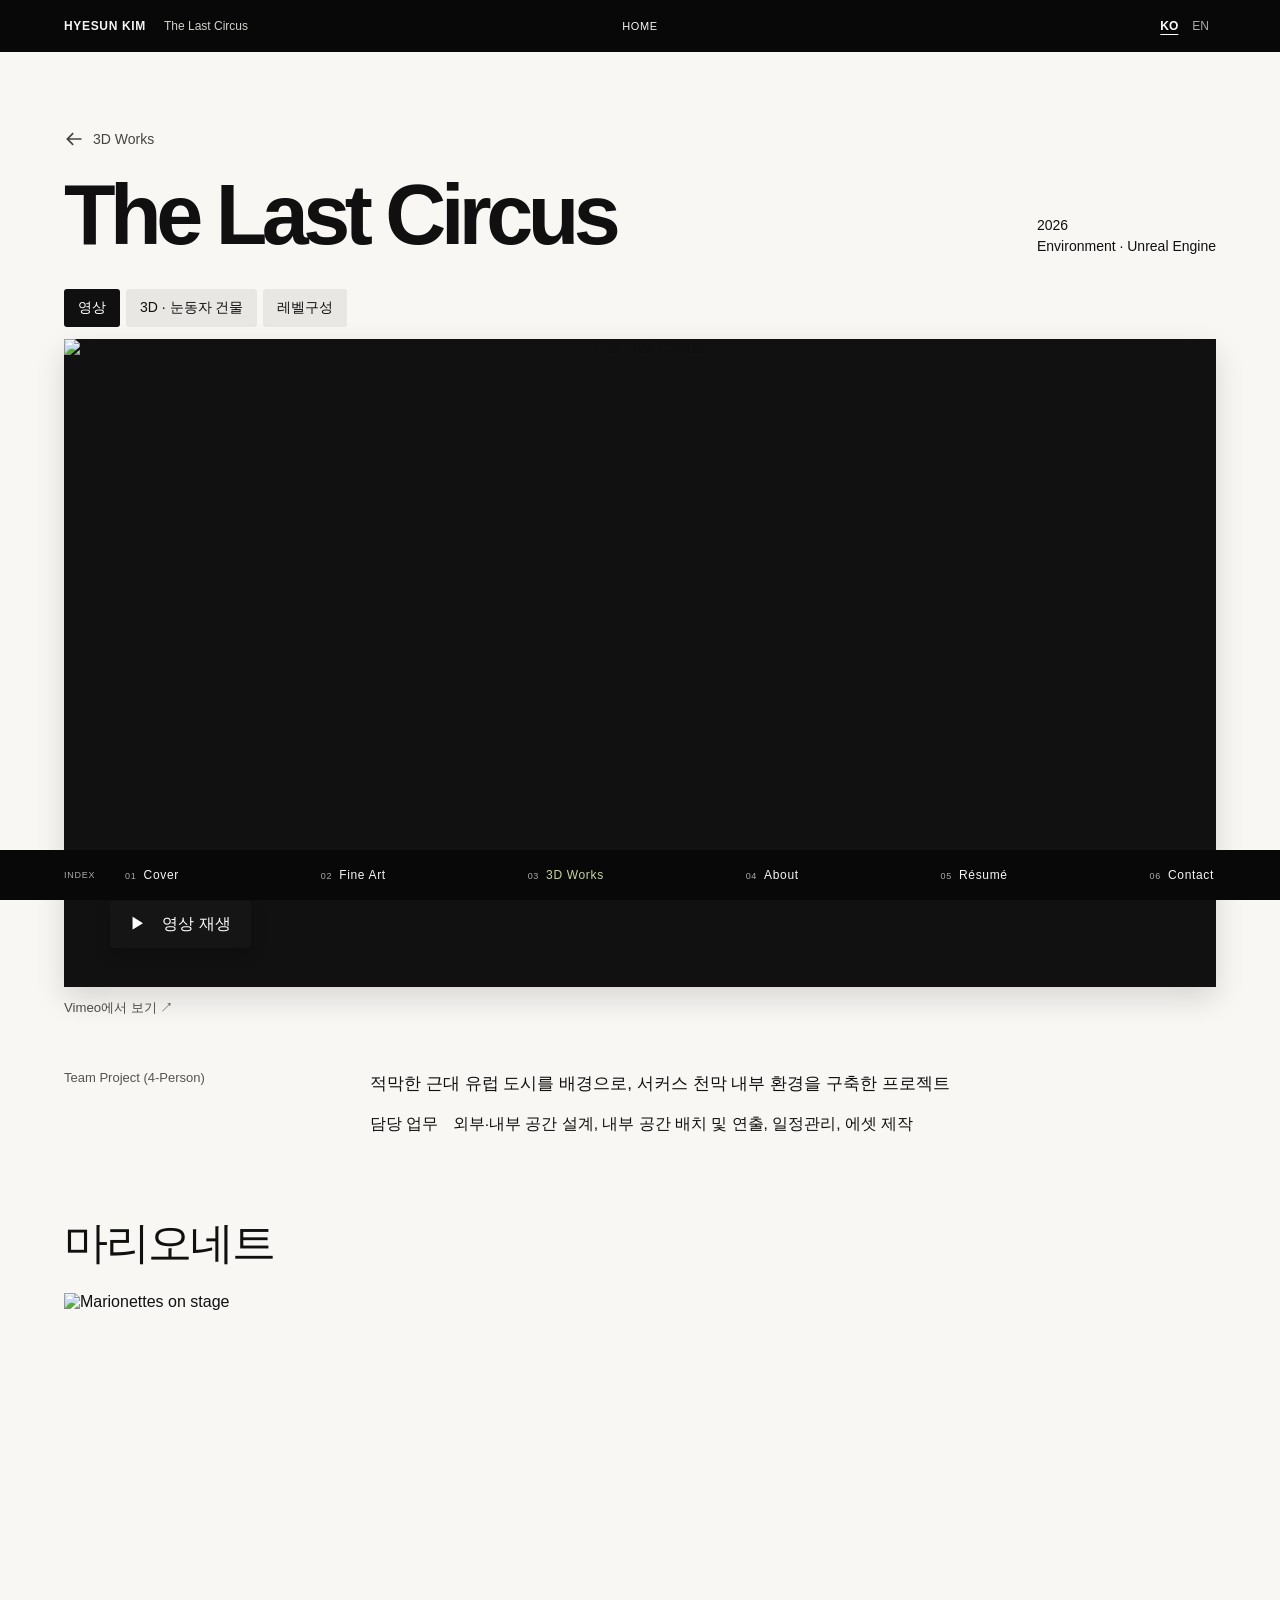
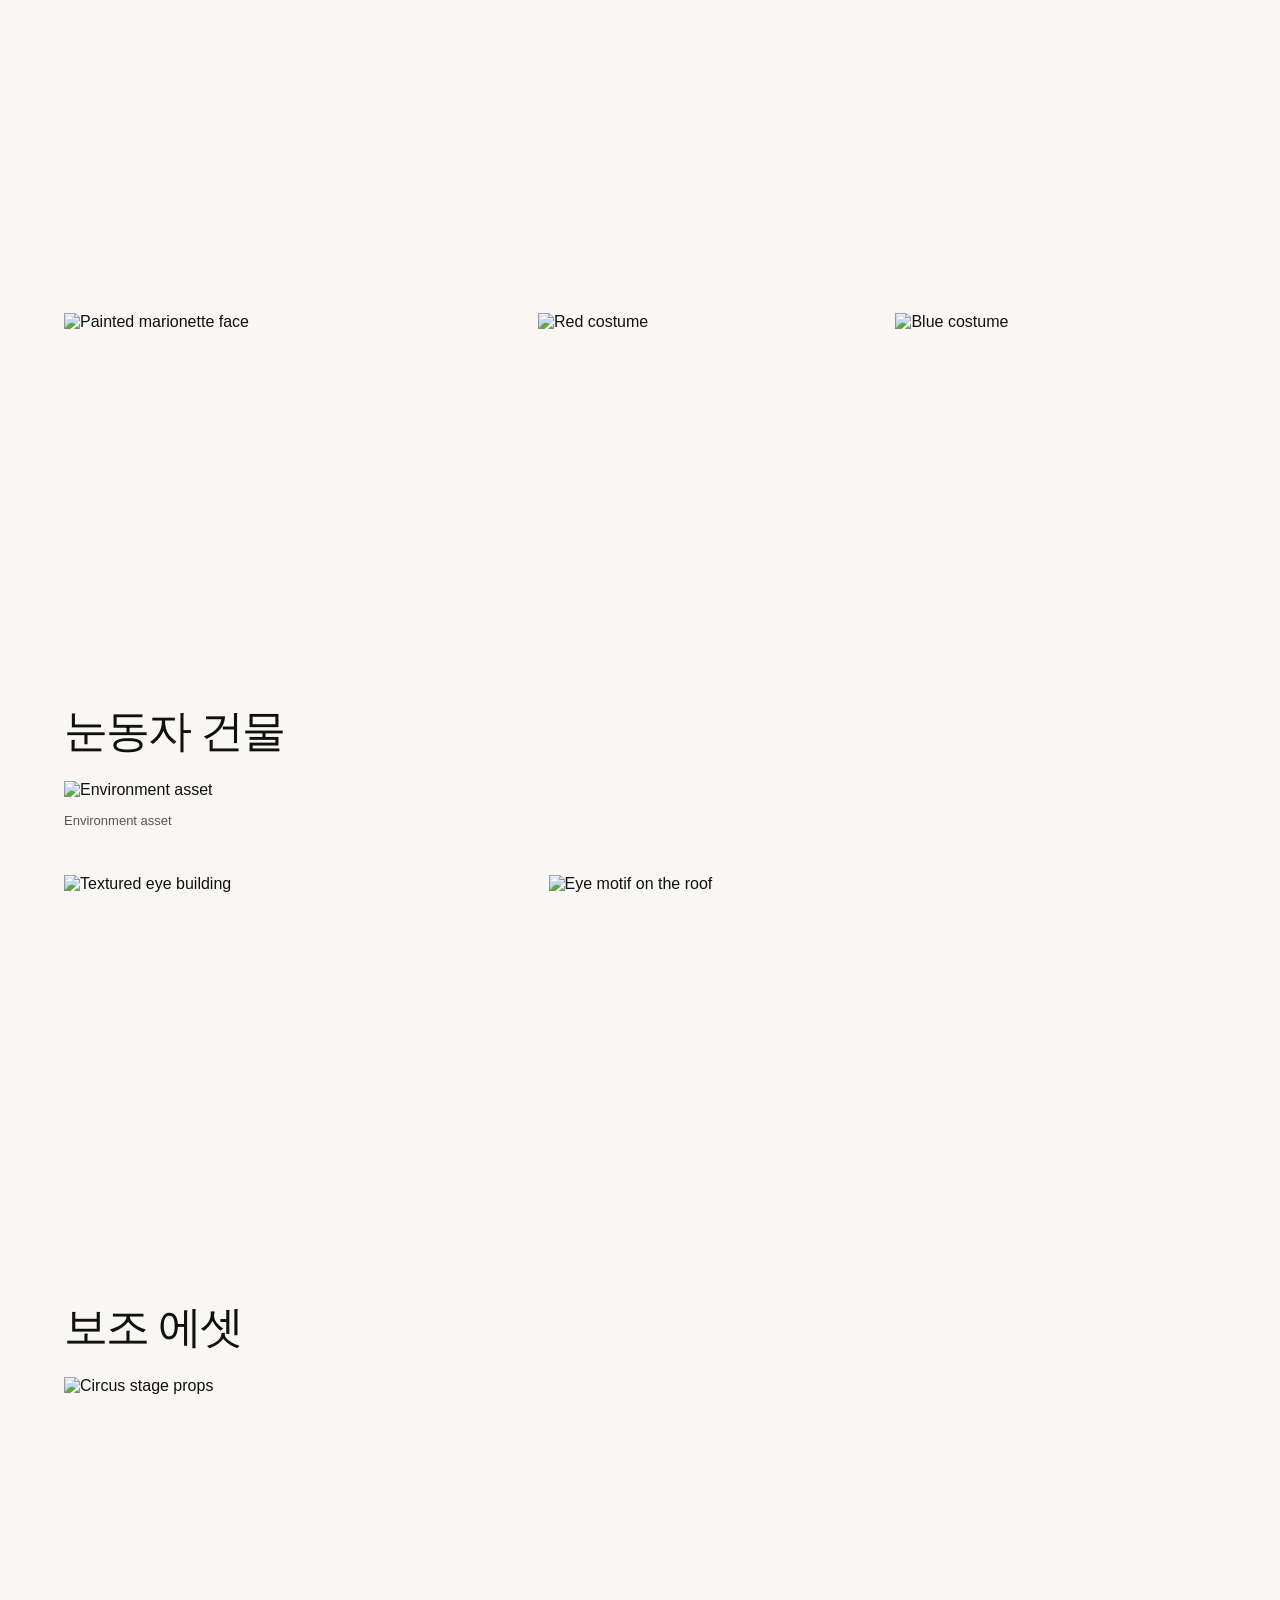
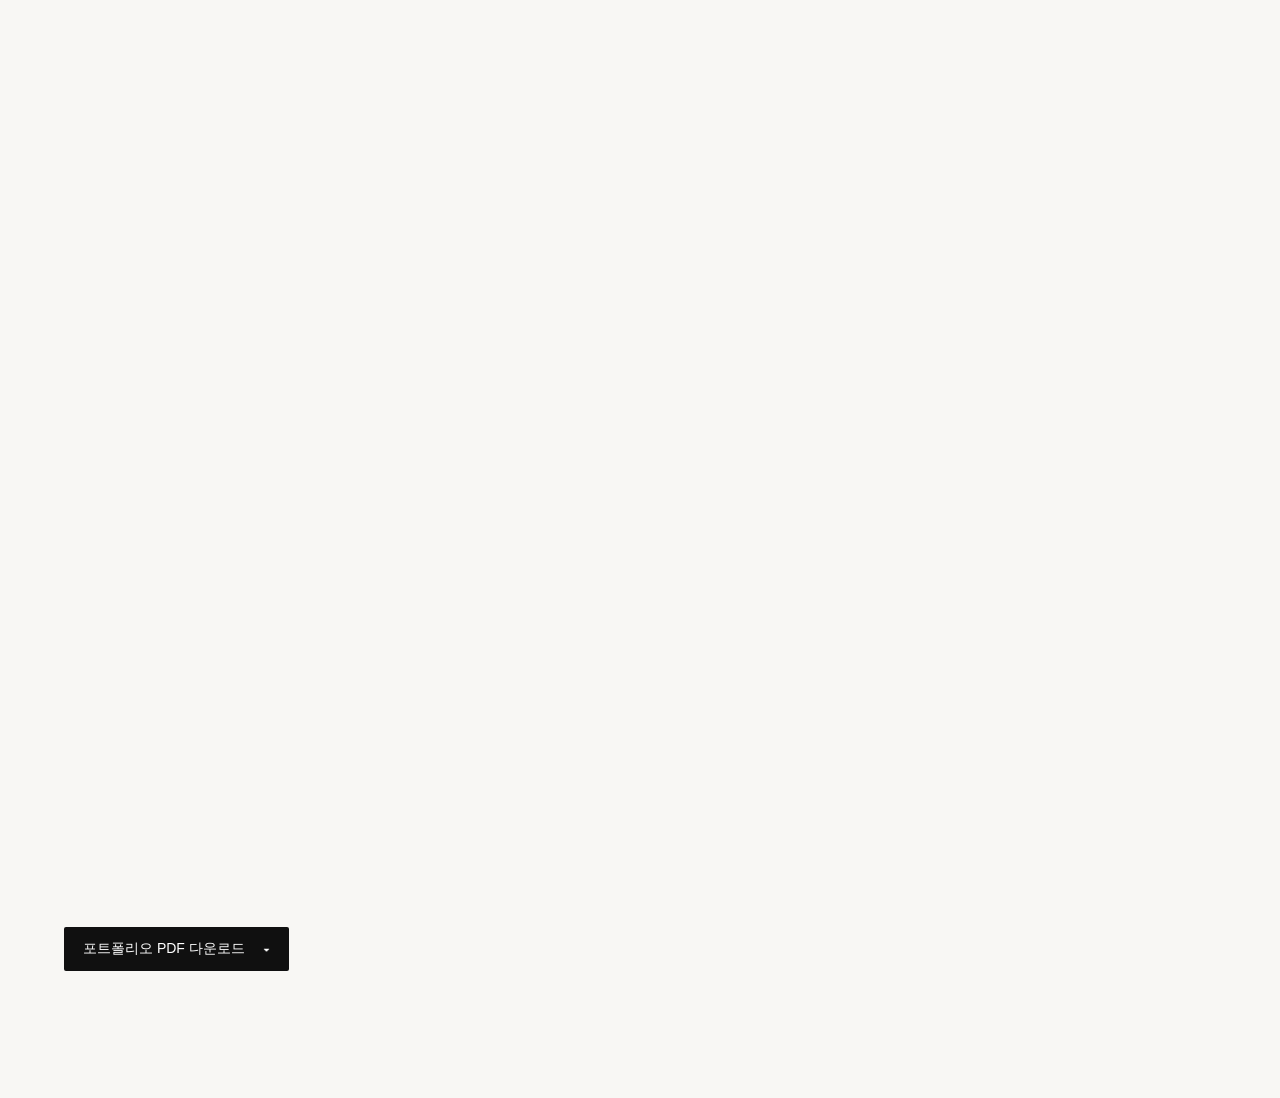
==== circus.html @ 367145c0 "Add files via upload" ====
<!doctype html>
<html lang="ko" data-lang="ko"><head><meta charset="utf-8"><meta name="viewport" content="width=device-width,initial-scale=1"><meta name="theme-color" content="#101010"><title>The Last Circus · Hyesun Kim</title><link rel="stylesheet" href="style.css"><script src="site.js" defer></script><link rel="stylesheet" href="studies.css"><script defer src="assets/scene-circus.js"></script><script defer src="assets/studio-light.js"></script><script defer src="viewer.js"></script><script defer src="media.js"></script></head>
<body class="page-three"><svg aria-hidden="true" width="0" height="0" style="position:absolute" xmlns="http://www.w3.org/2000/svg">
  <symbol id="gallery" viewBox="0 0 24 24">
    <path fill="currentColor" d="M3 4h8v8H3zm10 0h8v5h-8zm0 7h8v9h-8zM3 14h8v6H3z"/>
  </symbol>
  <symbol id="turntable" viewBox="0 0 24 24">
    <path fill="currentColor" fill-rule="evenodd" d="M10 3a8 8 0 1 0 0 16 8 8 0 0 0 0-16Zm0 2a6 6 0 1 0 0 12 6 6 0 0 0 0-12Z"/>
    <path fill="currentColor" d="M10 8.75a2.25 2.25 0 1 1 0 4.5 2.25 2.25 0 0 1 0-4.5Zm9-5.25h2v13.91l-4.29 4.3-1.42-1.42L19 16.59Z"/>
  </symbol>
  <symbol id="previous" viewBox="0 0 24 24">
    <path fill="currentColor" d="m11.71 5.71-1.42-1.42L2.59 12l7.7 7.71 1.42-1.42L6.41 13H21v-2H6.41Z"/>
  </symbol>
  <symbol id="next" viewBox="0 0 24 24">
    <path fill="currentColor" d="m12.29 5.71 1.42-1.42 7.7 7.71-7.7 7.71-1.42-1.42 5.3-5.29H3v-2h14.59Z"/>
  </symbol>
</svg>
<a class="skip" href="#main"><span class="ko" lang="ko">본문으로 이동</span><span class="en" lang="en">Skip to content</span></a>
<header class="film top"><div class="identifier"><b>HYESUN KIM</b><span>The Last Circus</span></div><a class="home" href="index.html" aria-label="Home">HOME</a><div class="language" role="group" aria-label="Language"><button data-set-lang="ko" aria-pressed="true">KO</button><button data-set-lang="en" aria-pressed="false">EN</button></div></header>
<main id="main"><section class="project"><a class="back" href="three.html"><svg class="icon" aria-hidden="true" viewBox="0 0 24 24"><use href="#previous"></use></svg> 3D Works</a><div class="project-head"><h1>The Last Circus</h1><p>2026<br>Environment · Unreal Engine</p></div><section class="project-media" data-project="circus"><div class="media-modes" role="group" aria-label="Media"><button type="button" data-mode="film" aria-controls="film-panel" aria-pressed="true"><span class="ko" lang="ko">영상</span><span class="en" lang="en">Film</span></button><button type="button" data-mode="model" aria-controls="model-panel" aria-pressed="false">3D · <span class="ko" lang="ko">눈동자 건물</span><span class="en" lang="en">Eye building</span></button><button type="button" data-mode="level" aria-controls="level-panel" aria-pressed="false"><span class="ko" lang="ko">레벨구성</span><span class="en" lang="en">Level design</span></button></div><div id="film-panel"><div class="film-slot" data-video="1233261302" data-title="The Last Circus"><button type="button" class="film-poster"><img src="assets/circus.webp" alt="The Last Circus"><span>▶　<span class="ko" lang="ko">영상 재생</span><span class="en" lang="en">Play film</span></span></button></div><a class="video-source" href="https://vimeo.com/1233261302" target="_blank" rel="noopener"><span class="ko" lang="ko">Vimeo에서 보기</span><span class="en" lang="en">View on Vimeo</span> ↗</a></div><div id="model-panel" hidden><div id="viewer-host"></div><p class="model-credit"><span class="ko" lang="ko">눈동자 건물</span><span class="en" lang="en">Eye building</span>　·　<span class="ko" lang="ko">외벽과 창, 눈 모티프의 형태 연구</span><span class="en" lang="en">Clay study of the facade, windows and eye motif</span></p></div><section id="level-panel" hidden><div class="level-choices" role="group" aria-label="Level design views"><button type="button" data-level-view aria-controls="level-route" aria-pressed="true"><span class="ko" lang="ko">전체 동선 설계</span><span class="en" lang="en">Overall route</span></button><button type="button" data-level-view aria-controls="level-interior" aria-pressed="false"><span class="ko" lang="ko">서커스 내부</span><span class="en" lang="en">Circus interior</span></button></div><section id="level-route" aria-labelledby="route-title"><h3 id="route-title"><span class="ko" lang="ko">전체 동선 설계</span><span class="en" lang="en">Overall route design</span></h3><div class="route-controls"><button type="button" data-route-step="-1" aria-controls="route-slides"><span class="ko" lang="ko">← 이전</span><span class="en" lang="en">← Previous</span></button><output aria-live="polite">1 / 8</output><button type="button" data-route-step="1" aria-controls="route-slides"><span class="ko" lang="ko">다음 →</span><span class="en" lang="en">Next →</span></button></div><div id="route-slides"><article class="route-stop"><img loading="lazy" width="1396" height="639" src="assets/circus-level-square.webp" alt="Small square environment"><h4><span class="ko" lang="ko">작은 광장</span><span class="en" lang="en">Small square</span></h4><dl><dt><span class="ko" lang="ko">장소 목적</span><span class="en" lang="en">Purpose</span></dt><dd><span class="ko" lang="ko">일상적인 공간에서 시작해 긴장을 풀어 준다.</span><span class="en" lang="en">The route opens in a familiar square where the viewer can relax.</span></dd><dt><span class="ko" lang="ko">동선 유도</span><span class="en" lang="en">Wayfinding</span></dt><dd><span class="ko" lang="ko">사방이 막힌 광장에서 하늘은 보이게 하고, 유일한 출구에 조명을 두어 발길을 이끈다.</span><span class="en" lang="en">The sky is visible above the enclosed square. A light marks the only way out.</span></dd><dt><span class="ko" lang="ko">연출 목적</span><span class="en" lang="en">Staging</span></dt><dd><span class="ko" lang="ko">다음 공간과 대비되도록 어둡고 좁게 설계했다.</span><span class="en" lang="en">The square is dark and narrow in preparation for the open space ahead.</span></dd></dl></article><article class="route-stop" hidden><img loading="lazy" width="1411" height="637" src="assets/circus-level-bridge.webp" alt="Bridge environment"><h4><span class="ko" lang="ko">다리</span><span class="en" lang="en">Bridge</span></h4><dl><dt><span class="ko" lang="ko">장소 목적</span><span class="en" lang="en">Purpose</span></dt><dd><span class="ko" lang="ko">탁 트인 하늘과 넓은 공간이 탐험하고 싶은 마음을 일으킨다.</span><span class="en" lang="en">Open sky and a broad view invite exploration.</span></dd><dt><span class="ko" lang="ko">동선 유도</span><span class="en" lang="en">Wayfinding</span></dt><dd><span class="ko" lang="ko">다리가 다음 공간으로 넘어가는 지점과 이동 경로를 보여 준다.</span><span class="en" lang="en">The bridge shows where the setting changes and how to cross into it.</span></dd><dt><span class="ko" lang="ko">연출 목적</span><span class="en" lang="en">Staging</span></dt><dd><span class="ko" lang="ko">어둡고 막혀 있던 광장을 지나며 시야가 한 번에 열린다.</span><span class="en" lang="en">Leaving the enclosed square reveals the open view all at once.</span></dd></dl></article><article class="route-stop" hidden><img loading="lazy" width="1398" height="648" src="assets/circus-level-alley.webp" alt="Alley environment"><h4><span class="ko" lang="ko">골목</span><span class="en" lang="en">Alley</span></h4><dl><dt><span class="ko" lang="ko">장소 목적</span><span class="en" lang="en">Purpose</span></dt><dd><span class="ko" lang="ko">높은 곳에 무엇이 있을지 기대하며 올라가게 한다.</span><span class="en" lang="en">The higher ground gives the viewer somewhere to aim for.</span></dd><dt><span class="ko" lang="ko">동선 유도</span><span class="en" lang="en">Wayfinding</span></dt><dd><span class="ko" lang="ko">오르막 양옆을 건물로 둘러싸 복도처럼 길을 잡았다.</span><span class="en" lang="en">Buildings on either side of the slope form a corridor leading uphill.</span></dd><dt><span class="ko" lang="ko">연출 목적</span><span class="en" lang="en">Staging</span></dt><dd><span class="ko" lang="ko">건물로 시야를 가려 답답함과 긴장감을 만든다.</span><span class="en" lang="en">The buildings block the view, making the climb feel confined and tense.</span></dd></dl></article><article class="route-stop" hidden><img loading="lazy" width="1417" height="621" src="assets/circus-level-market.webp" alt="Church and market environment"><h4><span class="ko" lang="ko">교회 및 시장</span><span class="en" lang="en">Church and market</span></h4><dl><dt><span class="ko" lang="ko">장소 목적</span><span class="en" lang="en">Purpose</span></dt><dd><span class="ko" lang="ko">왕래가 많아야 할 장소의 적막함으로 위화감을 준다.</span><span class="en" lang="en">The silence feels out of place in what should be a busy market.</span></dd><dt><span class="ko" lang="ko">동선 유도</span><span class="en" lang="en">Wayfinding</span></dt><dd><span class="ko" lang="ko">크고 중간 크기의 오브젝트를 배치해 정해진 경로로 이끈다.</span><span class="en" lang="en">Large and medium-sized objects guide the viewer along the route.</span></dd><dt><span class="ko" lang="ko">연출 목적</span><span class="en" lang="en">Staging</span></dt><dd><span class="ko" lang="ko">경사로가 끝나는 곳에 큰 교회를 세워 분기점을 알리고, 시장에는 낮은 건물을 놓아 골목과 대비시켰다.</span><span class="en" lang="en">A large church marks a junction at the top of the slope. Low market buildings contrast with the alley.</span></dd></dl></article><article class="route-stop" hidden><img loading="lazy" width="1413" height="641" src="assets/circus-level-path.webp" alt="Side passage environment"><h4><span class="ko" lang="ko">샛길</span><span class="en" lang="en">Side passage</span></h4><dl><dt><span class="ko" lang="ko">장소 목적</span><span class="en" lang="en">Purpose</span></dt><dd><span class="ko" lang="ko">이전 구간과 다른 색감으로 호기심과 기대를 높인다.</span><span class="en" lang="en">A change in colour builds curiosity about what lies ahead.</span></dd><dt><span class="ko" lang="ko">동선 유도</span><span class="en" lang="en">Wayfinding</span></dt><dd><span class="ko" lang="ko">조명과 바닥의 포스터로 방향을 알려 준다.</span><span class="en" lang="en">Lights and posters on the ground point the way.</span></dd><dt><span class="ko" lang="ko">연출 목적</span><span class="en" lang="en">Staging</span></dt><dd><span class="ko" lang="ko">목적지의 일부만 보이게 해 더 가까이 다가가도록 했다.</span><span class="en" lang="en">Only part of the destination is visible, drawing the viewer closer.</span></dd></dl></article><article class="route-stop" hidden><img loading="lazy" width="2055" height="1079" src="assets/circus-level-tent.webp" alt="Circus interior environment"><h4><span class="ko" lang="ko">서커스 내부</span><span class="en" lang="en">Circus interior</span></h4><dl><dt><span class="ko" lang="ko">장소 목적</span><span class="en" lang="en">Purpose</span></dt><dd><span class="ko" lang="ko">레벨의 중심 공간에 들어서는 순간 강한 인상을 준다.</span><span class="en" lang="en">Entering the main space is the visual high point of the route.</span></dd><dt><span class="ko" lang="ko">동선 유도</span><span class="en" lang="en">Wayfinding</span></dt><dd><span class="ko" lang="ko">간판과 천막 안쪽의 빛이 입구로 이끌고, 정면을 향해 놓인 오브젝트가 길을 이어 준다.</span><span class="en" lang="en">The lit sign and light from inside draw the viewer in. Objects facing forward carry the route onward.</span></dd><dt><span class="ko" lang="ko">연출 목적</span><span class="en" lang="en">Staging</span></dt><dd><span class="ko" lang="ko">색감과 조명을 바꿔 천막 안팎의 차이를 강조했다.</span><span class="en" lang="en">A shift in colour and lighting sets the tent apart from the exterior.</span></dd></dl></article><article class="route-stop" hidden><img loading="lazy" width="1422" height="646" src="assets/circus-level-eye-building.webp" alt="Eye building environment"><h4><span class="ko" lang="ko">눈동자 건물</span><span class="en" lang="en">Eye building</span></h4><dl><dt><span class="ko" lang="ko">장소 목적</span><span class="en" lang="en">Purpose</span></dt><dd><span class="ko" lang="ko">긴장감과 두려움을 높인다.</span><span class="en" lang="en">This part of the route heightens tension and fear.</span></dd><dt><span class="ko" lang="ko">동선 유도</span><span class="en" lang="en">Wayfinding</span></dt><dd><span class="ko" lang="ko">시선을 받는 듯한 불편함이 걸음을 재촉한다. 그림자의 방향과 숲길이 다음 구간을 가리킨다.</span><span class="en" lang="en">The feeling of being watched urges the viewer onward. Shadows and a forest path guide the way.</span></dd><dt><span class="ko" lang="ko">연출 목적</span><span class="en" lang="en">Staging</span></dt><dd><span class="ko" lang="ko">천막 정면에 건물을 배치해 서커스 내부와 대비시키고, 생물이 쳐다보는 듯한 불쾌감을 연출했다.</span><span class="en" lang="en">The building faces the tent. Its watchful eye makes the space feel alive and unsettling after the circus interior.</span></dd></dl></article><article class="route-stop" hidden><img loading="lazy" width="2200" height="983" src="assets/circus-level-horse.webp" alt="Horse in the forest environment"><h4><span class="ko" lang="ko">숲속의 말</span><span class="en" lang="en">Horse in the forest</span></h4><dl><dt><span class="ko" lang="ko">장소 목적</span><span class="en" lang="en">Purpose</span></dt><dd><span class="ko" lang="ko">레벨 가장 깊숙한 곳에 이야기의 마지막 장면을 둔다.</span><span class="en" lang="en">The final scene lies at the farthest point of the level.</span></dd><dt><span class="ko" lang="ko">동선 유도</span><span class="en" lang="en">Wayfinding</span></dt><dd><span class="ko" lang="ko">조명과 숲길로 동선을 잡고, 길에서 말이 보이는 지점을 두어 목적지를 보여 준다.</span><span class="en" lang="en">Lighting and the forest path guide movement. A glimpse of the horse reveals the destination.</span></dd><dt><span class="ko" lang="ko">연출 목적</span><span class="en" lang="en">Staging</span></dt><dd><span class="ko" lang="ko">굽은 길에 변화를 주고, 어두운 숲에는 흰 말을 배치했다. 레벨에서 유일한 생명체인 말은 이질감을 주며 복선을 남긴다.</span><span class="en" lang="en">Bends vary the walk. A white horse stands out in the dark forest. As the only living creature in the level, it feels out of place and hints at the story to come.</span></dd></dl></article></div></section><section id="level-interior" aria-labelledby="interior-title" hidden><h3 id="interior-title"><span class="ko" lang="ko">서커스 내부 배치 및 연출</span><span class="en" lang="en">Layout and staging inside the circus</span></h3><img loading="lazy" width="2200" height="1001" src="assets/circus-level-interior-entry.webp" alt="View into the circus tent from the entrance"><div class="interior-study"><dl><dt><span class="ko" lang="ko">시선 유도</span><span class="en" lang="en">Guiding the eye</span></dt><dd><span class="ko" lang="ko">오브젝트의 선이 중앙 무대를 향하도록 배치해 시선이 자연스럽게 무대에 모이게 했다.</span><span class="en" lang="en">Lines formed by the props draw the eye toward the central stage.</span></dd><dt><span class="ko" lang="ko">구도</span><span class="en" lang="en">Composition</span></dt><dd><span class="ko" lang="ko">무대를 중심에 두고 오브젝트를 X자 구도로 배치했다.</span><span class="en" lang="en">The objects form an X-shaped composition centred on the stage.</span></dd><dt><span class="ko" lang="ko">밀도와 다양성</span><span class="en" lang="en">Density and variety</span></dt><dd><span class="ko" lang="ko">무대를 가리지 않는 범위에서 빈 곳을 채웠다. 가느다란 선을 만드는 소품과 넓은 면을 가진 소품을 섞어 배치했다.</span><span class="en" lang="en">Props fill the space while preserving sightlines to the stage. Slender outlines alternate with broader surfaces.</span></dd><dt><span class="ko" lang="ko">조명</span><span class="en" lang="en">Lighting</span></dt><dd><span class="ko" lang="ko">따뜻한 조명으로 공간을 채우고, 감쇠 반경을 넓혀 빛이 은은하게 퍼지도록 했다.</span><span class="en" lang="en">Warm lighting fills the tent. A wider attenuation radius lets the light spread softly.</span></dd></dl><img loading="lazy" width="2200" height="1001" src="assets/circus-level-interior-stage.webp" alt="Lighting and props around the central circus stage"></div></section></section></section>
    <div class="project-copy hotel-credit"><p class="credit">Team Project (4-Person)</p><div><p><span class="ko" lang="ko">적막한 근대 유럽 도시를 배경으로, 서커스 천막 내부 환경을 구축한 프로젝트</span><span class="en" lang="en">A circus tent interior set in a quiet European city in the modern era.</span></p><p class="role-line"><b><span class="ko" lang="ko">담당 업무</span><span class="en" lang="en">Responsibilities</span></b> <span class="ko" lang="ko">외부·내부 공간 설계, 내부 공간 배치 및 연출, 일정관리, 에셋 제작</span><span class="en" lang="en">Exterior and interior space design, interior layout and staging, schedule management, and asset creation</span></p></div></div><section class="work-study"><h2><span class="ko" lang="ko">마리오네트</span><span class="en" lang="en">Marionette</span></h2><div class="study-row"><img loading="lazy" decoding="async" src="assets/project-studies/marionette-stage.webp" alt="Marionettes on stage" width="1900" height="998" style="--ratio:1.9038"></div><div class="study-row"><img loading="lazy" decoding="async" src="assets/project-studies/marionette-face.webp" alt="Painted marionette face" width="1009" height="686" style="--ratio:1.4708"><img loading="lazy" decoding="async" src="assets/project-studies/marionette-red.webp" alt="Red costume" width="771" height="702" style="--ratio:1.0983"><img loading="lazy" decoding="async" src="assets/project-studies/marionette-blue.webp" alt="Blue costume" width="731" height="713" style="--ratio:1.0252"></div></section><section class="work-study"><h2><span class="ko" lang="ko">눈동자 건물</span><span class="en" lang="en">Eye building</span></h2><figure><img loading="lazy" src="assets/circus-asset.webp" alt="Environment asset"><figcaption>Environment asset</figcaption></figure><div class="study-row"><img loading="lazy" decoding="async" src="assets/project-studies/eye-building.webp" alt="Textured eye building" width="918" height="676" style="--ratio:1.3580"><img loading="lazy" decoding="async" src="assets/project-studies/roof-eye.webp" alt="Eye motif on the roof" width="1150" height="597" style="--ratio:1.9263"></div></section><section class="work-study"><h2><span class="ko" lang="ko">보조 에셋</span><span class="en" lang="en">Supporting assets</span></h2><div class="study-row"><img loading="lazy" decoding="async" src="assets/project-studies/circus-props.webp" alt="Circus stage props" width="1342" height="1250" style="--ratio:1.0736"></div></section><details class="pdf-menu"><summary class="download"><span class="ko" lang="ko">포트폴리오 PDF 다운로드</span><span class="en" lang="en">Download portfolio PDF</span> ▾</summary><div class="pdf-options"><a href="downloads/KimHyesun_portfolio_Cinematic.pdf" download>Cinematic ↓</a><a href="downloads/KimHyesun_portfolio_Asset.pdf" download>Asset ↓</a></div></details></section></main>
<footer class="film bottom"><span class="index-label">INDEX</span><nav aria-label="Site index"><a href="index.html"><small>01</small>Cover</a><a href="art.html"><small>02</small>Fine Art</a><a href="three.html" aria-current="page"><small>03</small>3D Works</a><a href="about.html"><small>04</small>About</a><a href="resume.html"><small>05</small>Résumé</a><a href="contact.html"><small>06</small>Contact</a></nav></footer></body></html>
---- style.css ----
:root {
  --black: #101010;
  --paper: #f8f7f4;
  --concrete: #d4d0ca;
  --sage: #91a266;
  --leaf: #62893e;
  --red: #b13739;
  --wine: #5f1d1b;
  --gutter: clamp(20px, 5vw, 86px);
  --top: 52px;
  --bottom: 50px;
  font-family: "Helvetica Neue", "Apple SD Gothic Neo", "Malgun Gothic", Arial, sans-serif;
  background: var(--paper);
  color: var(--black);
  font-synthesis: none;
}
* { box-sizing: border-box; }
body, h1, h2, h3, p, figure { margin: 0; }
body { min-width: 280px; }
html[data-lang="ko"] .en, html[data-lang="en"] .ko { display: none; }
a { color: inherit; text-decoration: none; }
button { font: inherit; background: transparent; color: inherit; border: 0; cursor: pointer; }
img { display: block; max-width: 100%; }
a:focus-visible, button:focus-visible, [tabindex]:focus-visible { outline: 3px solid var(--sage); outline-offset: 3px; }
::selection { background: var(--sage); color: var(--black); }
main { padding: var(--top) 0 var(--bottom); min-height: 100svh; }
.icon { width: 20px; height: 20px; flex: none; }
.film {
  position: fixed; inset-inline: 0; z-index: 30; display: flex; align-items: center;
  padding-inline: var(--gutter); background: #080808; color: #f5f5f4;
  font-size: 12px; letter-spacing: .055em;
}
.top { top: 0; height: var(--top); justify-content: space-between; }
.identifier { display: flex; gap: 18px; align-items: baseline; max-width: 43%; }
.identifier b { font-weight: 650; white-space: nowrap; }
.identifier span { color: var(--concrete); overflow: hidden; text-overflow: ellipsis; white-space: nowrap; letter-spacing: 0; }
.home { position: absolute; left: 50%; transform: translateX(-50%); padding: 9px; font-size: 11px; }
.home:hover, .bottom a:hover { color: var(--sage); }
.language { display: flex; }
.language button { padding: 10px 7px; color: #aaa; font-size: 12px; }
.language button[aria-pressed="true"] { color: white; font-weight: 700; text-decoration: underline; text-underline-offset: 4px; }
.bottom { bottom: 0; min-height: var(--bottom); gap: 28px; }
.index-label, .bottom small { color: #aaa; font-size: 9px; letter-spacing: .08em; }
.bottom nav { width: 100%; display: flex; justify-content: space-between; }
.bottom a { padding: 10px 2px; display: inline-flex; gap: 7px; align-items: baseline; }
.bottom a[aria-current] { color: #c6d69e; }
.skip { position: fixed; z-index: 40; left: 1rem; top: -5rem; background: white; color: black; padding: .6rem 1rem; }
.skip:focus { top: .4rem; }
.cover {
  min-height: calc(100svh - var(--top) - var(--bottom)); display: flex; flex-direction: column;
  justify-content: center; padding: clamp(36px, 7vh, 90px) var(--gutter) clamp(28px, 5vh, 60px);
  color: var(--paper); background: #171717;
}
.cover-name { flex: 1; display: grid; align-items: center; }
.cover h1 { font-weight: 650; font-size: clamp(72px, min(20.2vw, 34vh), 360px); line-height: .79; letter-spacing: -.079em; }
.cover h1 span { display: block; width: fit-content; animation: title-in .74s cubic-bezier(.18,.78,.25,1) backwards; }
.cover h1 span + span { margin-left: .77em; animation-delay: .1s; }
.cover h1 i { font-style: normal; color: #b13739; }
@keyframes title-in { from { opacity: 0; transform: translateY(.23em); } to { opacity: 1; transform: translateY(0); } }
.cover-foot { display: flex; justify-content: space-between; align-items: end; gap: 22px; padding-top: 44px; }
.cover-foot p { color: var(--concrete); font-size: clamp(13px, 1.1vw, 17px); line-height: 1.65; }
.cover-foot .discipline { font-size: clamp(21px, 3.1vw, 53px); letter-spacing: -.046em; line-height: 1.15; margin-bottom: 5px; color: var(--paper); }
.enter, .download, #start-viewer { display: inline-flex; align-items: center; gap: 18px; padding: 13px 19px; width: fit-content; background: var(--black); color: white; border-radius: 2px; font-size: 14px; }
.enter { background: var(--paper); color: var(--black); white-space: nowrap; }
.enter:hover, .download:hover, #start-viewer:hover { background: var(--sage); color: var(--black); }
.enter .icon { transition: transform .2s; }
.enter:hover .icon { transform: translateX(3px); }
.collection, .project, .reading { padding: clamp(36px,6vw,92px) var(--gutter); }
h1 { font-size: clamp(55px, 8vw, 145px); letter-spacing: -.065em; line-height: .98; font-weight: 560; }
h2 { letter-spacing: -.045em; }
.pagehead { display: flex; justify-content: space-between; align-items: end; gap: 20px; margin-bottom: clamp(24px, 4vw, 60px); }
.switch, .turn-buttons { display: flex; align-items: center; gap: 5px; }
.switch { padding: 4px; border-radius: 100px; background: #e5e3de; }
.switch a { display: inline-flex; align-items: center; padding: 10px 16px; gap: 8px; font-size: 14px; border-radius: 100px; white-space: nowrap; }
.switch a[aria-current] { background: var(--black); color: var(--paper); box-shadow: 0 3px 8px #0002; }
.switch .icon { width: 15px; height: 15px; }
.gallery { display: grid; grid-template-columns: repeat(12,1fr); gap: clamp(42px,7vw,110px) clamp(12px,2.5vw,45px); margin-bottom: 64px; }
.exhibit { display: block; }
.exhibit.installation { grid-column: 1 / 11; }
.exhibit.sculpture { grid-column: 1 / 6; }
.exhibit.der-blick { grid-column: 7 / 13; margin-top: 14%; }
.exhibit img, .reading-images img, .project figure img { box-shadow: 0 14px 28px -15px #201e1c54; }
.exhibit img { width: 100%; height: auto; transition: transform .45s, box-shadow .45s; }
.exhibit:hover img { transform: translateY(-3px); box-shadow: 0 20px 36px -15px #201e1c60; }
.exhibit h2 { font-size: clamp(23px, 3vw, 56px); font-weight: 500; margin: 15px 0 4px; }
.exhibit p, figcaption, .meta, .credit { color: #56544e; font-size: 13px; line-height: 1.55; }
.dark { background: #1a1918; color: var(--paper); min-height: calc(100svh - var(--top) - var(--bottom)); }
.dark .switch { background: #343432; }
.dark .switch a[aria-current] { color: var(--black); background: var(--concrete); }
.dark .pagehead { margin-bottom: 0; }
.turn-stage { position: relative; isolation: isolate; height: clamp(238px, 34vw, 590px); overflow: hidden; touch-action: pan-y; user-select: none; cursor: grab; }
.turn-stage.dragging, .turn-stage.dragging * { cursor: grabbing; }
.turn-card { position: absolute; left: 50%; top: 48%; width: 53%; transform: translate(-50%, -50%); }
.turn-card img { object-fit: cover; aspect-ratio: 16/9; width: 100%; pointer-events: none; box-shadow: 0 16px 30px #0008; }
.turn-card span { position: absolute; left: 0; bottom: 0; width: 100%; padding: 28px 13px 10px; background: linear-gradient(transparent,#000a); font-size: 13px; }
.turn-card span .ko, .turn-card span .en { position: static; padding: 0; background: none; }
.turn-card:first-child { z-index: 1; }
.turn-caption, .turn-foot { display: flex; align-items: center; justify-content: space-between; gap: 14px; }
.turn-caption .meta, .turn-foot p { color: var(--concrete); font-size: 13px; }
.featured-name { font-weight: 500; font-size: clamp(36px,5vw,82px); letter-spacing: -.055em; line-height: 1.2; }
.turn-buttons button { display: grid; place-items: center; width: 46px; height: 46px; border-radius: 50%; background: #353432; }
.turn-buttons button:hover { background: var(--leaf); }
.turn-foot { margin-top: 20px; }
.dark .download { background: var(--concrete); color: var(--black); }
.dark .download:hover { background: var(--sage); }
.back { display: inline-flex; align-items: center; gap: 9px; color: #45443f; font-size: 14px; margin-bottom: 25px; }
.project-head { display: flex; justify-content: space-between; align-items: end; margin-bottom: 32px; gap: 28px; }
.project-head h1 { max-width: 85%; font-size: clamp(44px,6.6vw,120px); overflow-wrap: anywhere; }
.project-head p { flex: none; font-size: 14px; line-height: 1.5; }
.project { max-width: 1650px; margin: 0 auto; }
.project figure { margin: 0 0 44px; }
.project figure img { width: auto; max-width: 100%; max-height: 90svh; object-fit: contain; margin: 0 auto; }
.project figure:first-of-type img { width: 100%; height: auto; max-height: none; }
figcaption { margin-top: 12px; }
.project-copy { display: grid; grid-template-columns: minmax(100px,1fr) 3fr; gap: 24px; margin: 36px auto 64px; }
.project-copy > p:last-child, .reading-copy > p { font-size: clamp(16px,1.35vw,22px); line-height: 1.85; word-break: keep-all; overflow-wrap: break-word; }
.project-copy > p:last-child { max-width: 48em; }
.reflection, .reading-copy > .quote { font-family: Georgia, "AppleMyungjo", "Batang", serif; font-size: clamp(25px,3.5vw,52px); font-weight: 400; line-height: 1.4; letter-spacing: -.04em; }
.reflection { max-width: 30em; margin: 48px auto; }
.viewer { margin: 55px 0; }
.viewer h2 { margin-bottom: 20px; font-size: clamp(28px,4vw,62px); }
#viewer-host:not(:empty) { margin-block: 16px; }
[hidden] { display: none !important; }
.reading { display: grid; grid-template-columns: 1.02fr .98fr; align-items: start; gap: 8vw; max-width: 1700px; margin: 0 auto; }
.reading-copy h1 { margin-bottom: clamp(28px,5vw,76px); }
.reading-copy h2 { font-size: clamp(24px,2.6vw,46px); font-weight: 540; margin: 1.35em 0 .4em; }
.reading-copy h3 { font-size: clamp(17px,1.6vw,25px); margin: 6px 0; font-weight: 540; }
.reading-copy .meta { font-size: 14px; color: var(--wine); }
.reading-copy .quote, .reading-copy .lead { margin-bottom: 22px; }
.reading-copy .lead { font-size: clamp(22px,2.7vw,42px); line-height: 1.12; letter-spacing: -.04em; }
.reading-copy .download { margin-top: 24px; }
.reading-copy p a:hover { text-decoration: underline; }
.reading-images { display: grid; gap: clamp(42px,10vw,175px); padding: 5vh 0; }
.reading-images img { width: 100%; transform: translateY(var(--offset, 0px)); }
.reading-images figcaption { margin-top: 21px; }
.email { display: inline-block; margin-top: 20px; overflow-wrap: anywhere; font-size: clamp(18px,2.2vw,34px); letter-spacing: -.035em; color: var(--wine); user-select: none; -webkit-user-select: none; }
.email:hover { text-decoration: underline; }
.download-group { display: flex; flex-wrap: wrap; gap: 9px; }
.download-group .download { margin: 0; }
@media (max-width: 700px) {
  :root { --top: 48px; --bottom: 55px; }
  .film { padding-inline: 12px; }
  .identifier { gap: 1px; flex-direction: column; font-size: 11px; }
  .identifier span { max-width: 36vw; font-size: 10px; }
  .index-label { display: none; }
  .bottom a { flex-direction: column; gap: 1px; font-size: 11px; letter-spacing: 0; }
  .cover { padding-bottom: 32px; }
  .cover h1 { font-size: 21vw; }
  .cover-foot { flex-direction: column; align-items: flex-start; }
  .pagehead, .project-head { flex-direction: column; align-items: start; }
  .pagehead { gap: 20px; }
  .gallery { gap: 42px; grid-template-columns: 1fr; }
  .exhibit.installation, .exhibit.sculpture, .exhibit.der-blick { grid-column: 1; }
  .exhibit.sculpture { width: 84%; }
  .exhibit.der-blick { margin: 0 0 0 auto; width: 90%; }
  .turn-stage { height: clamp(210px,63vw,380px); margin-inline: calc(-1 * var(--gutter)); }
  .turn-card { width: 65%; }
  .turn-foot { align-items: start; flex-direction: column; }
  .project-head h1 { max-width: 100%; }
  .project-copy { grid-template-columns: 1fr; gap: 7px; margin: 24px auto 36px; }
  .reading { grid-template-columns: 1fr; gap: 28px; }
  .reading-images { padding: 0; }
  .reading-images figure + figure { margin-left: 12%; }
}
@media (prefers-reduced-motion: reduce) {
  *, *::before, *::after { animation-duration: 0s !important; transition-duration: 0s !important; }
  .reading-images img { transform: none; }
}
.watch { margin: -28px 0 42px; }
.watch a { display: inline-block; padding: 7px 0; color: var(--wine); font-weight: 550; }
.watch a:hover { text-decoration: underline; }
.project-media { margin-bottom: clamp(25px,4vw,52px); }
.media-modes { display:flex; gap:6px; flex-wrap:wrap; margin-bottom:12px; }
.media-modes button { border:0; border-radius:3px; padding:10px 14px; font:inherit; font-size:.875rem; cursor:pointer; color:var(--black); background:#e9e7e4; }
.media-modes button[aria-pressed="true"] { background:var(--black); color:white; }
.film-slot { position:relative; background:#111; aspect-ratio:16/9; box-shadow:0 12px 28px #0002; }
.page-art .film-slot {aspect-ratio:4/3;}
.film-poster,.film-slot iframe { position:absolute; inset:0; display:block; width:100%; height:100%; border:0; }
.film-poster { padding:0; cursor:pointer; background:#111; }
.film-poster img { display:block; width:100%; height:100%; object-fit:cover; }
.film-poster > span { position:absolute; bottom:6%; left:4%; color:white; background:#161616df; padding:13px 20px; border-radius:3px; box-shadow:0 6px 16px #0003; }
.film-poster:hover > span {background:var(--wine);}
.video-source,.model-credit { display:inline-block; margin:12px 0 0; font-size:.825rem; color:#514d47; }
.project-media .arkaden-view {margin:0;}

.page-resume .exhibitions { list-style: none; margin: 0; padding: 0; }
.exhibitions li { display: grid; grid-template-columns: 4ch minmax(0, 1fr); gap: 1rem; margin-block: 1rem; line-height: 1.55; }
.exhibitions time { color: var(--wine); font-variant-numeric: tabular-nums; }
.exhibitions em { font: italic 1.25rem Georgia, serif; }
.exhibitions p { margin-top: .25em; word-break: keep-all; overflow-wrap: anywhere; }

.pdf-menu { max-width: 100%; }
.pdf-menu summary { cursor: pointer; }
.pdf-menu summary::-webkit-details-marker { display: none; }
.pdf-options { display: flex; flex-wrap: wrap; gap: .5rem 1rem; padding: .75rem 0; }
.pdf-options a { text-decoration: underline; text-underline-offset: .2em; padding: .35rem 0; }
.dark .pdf-options a { color: var(--concrete); }

.tool-name { white-space: nowrap; }
---- studies.css ----
.hotel-credit > div {max-width:52em; font-size:clamp(16px,1.35vw,22px);line-height:1.75;word-break:keep-all;}
.role-line {margin-top:.8em;font-size:.9em;}
.role-line b {margin-right:.65em;}
.work-study {margin-block:clamp(40px,6vw,88px);}
.work-study h2 {font-size:clamp(25px,3.4vw,50px);font-weight:550;margin-bottom:20px;}
.study-row {display:flex;align-items:stretch;gap:clamp(6px,1.1vw,18px);margin-top:clamp(6px,1.1vw,18px);}
.study-row img {min-width:0;width:0;height:auto;flex:var(--ratio) 1 0%;object-fit:contain;align-self:center;}
.study-turnaround {margin-top:clamp(18px,2vw,30px);}
.study-turnaround h3 {font-size:clamp(16px,1.5vw,22px);font-weight:550;}
.study-turnaround .study-row {flex-wrap:nowrap;}
.study-turnaround .study-row img {min-width:0;}
.board-sheet {display:block;}
.board-sheet img {width:100%;height:auto;}
.board-controls {display:flex;align-items:center;justify-content:center;gap:20px;padding:12px 0;}
.board-controls button {padding:10px 14px;background:#e9e7e4;border-radius:3px;color:#171717;}
.board-controls button:disabled {opacity:.4;cursor:default;}
.board-controls output {font-variant-numeric:tabular-nums;font-size:14px;}
@media(max-width:560px){.study-row {flex-wrap:wrap;} .study-row img {min-width:24%;} .hotel-credit .role-line b {display:block;} }

#level-panel { margin-block: 1.4rem 3rem; }
.level-choices { display: flex; flex-wrap: wrap; gap: 1.5rem; border-bottom: 1px solid var(--concrete); }
.level-choices button { border-bottom: 2px solid transparent; padding: .65rem 0; line-height: 1.5; font-size: .95rem; }
.level-choices button[aria-pressed="true"] { border-color: var(--black); font-weight: 650; }
#level-panel h3 { font-size: clamp(1.5rem, 3vw, 2.75rem); margin: 1.6rem 0 1.1rem; font-weight: 550; }
#level-route .route-controls { display: flex; align-items: center; justify-content: flex-end; gap: .75rem; margin: 0 0 .75rem; }
.route-controls button { min-height: 44px; padding: .5rem .9rem; border: 1px solid var(--concrete); border-radius: 3px; }
.route-controls button:hover { background: #e9e7e4; }
.route-controls output { min-width: 4ch; text-align: center; font-variant-numeric: tabular-nums; }
#level-route .route-stop img { aspect-ratio: 2.2; max-height: 68svh; object-fit: contain; background: var(--black); }
#level-route dl { max-width: 65ch; }
#level-panel img { width: 100%; height: auto; }
.route-stop h4 { margin: .85rem 0 0; font-size: 1.25rem; }
#level-panel dl { margin: 0; line-height: 1.6; word-break: keep-all; overflow-wrap: anywhere; }
#level-panel dt { margin: .9rem 0 .15rem; color: #55544c; font-size: .82rem; font-weight: 600; }
#level-panel dd { margin: 0; }
.interior-study { display: grid; grid-template-columns: minmax(0, 1fr) minmax(0, 1.7fr); align-items: start; gap: 2rem; margin-top: 1.5rem; }
@media(max-width:640px) {
  .interior-study { grid-template-columns: minmax(0, 1fr); }
  .level-choices { gap: 1rem; }
}

.study-original { display: block; flex: var(--ratio) 1 0%; min-width: 0; align-self: center; cursor: zoom-in; }
.study-row .study-original img { display: block; width: 100%; height: auto; }
.study-original:focus-visible { outline: 3px solid currentColor; outline-offset: 3px; }

.model-choices { display: flex; flex-wrap: wrap; gap: .25rem 1rem; margin-bottom: .75rem; }
.model-choices button { padding: .55rem .2rem; min-height: 44px; border-bottom: 2px solid transparent; }
.model-choices button[aria-pressed="true"] { border-color: currentColor; font-weight: 650; }
.model-status { padding: 1rem 0; }
.model-status button { text-decoration: underline; }
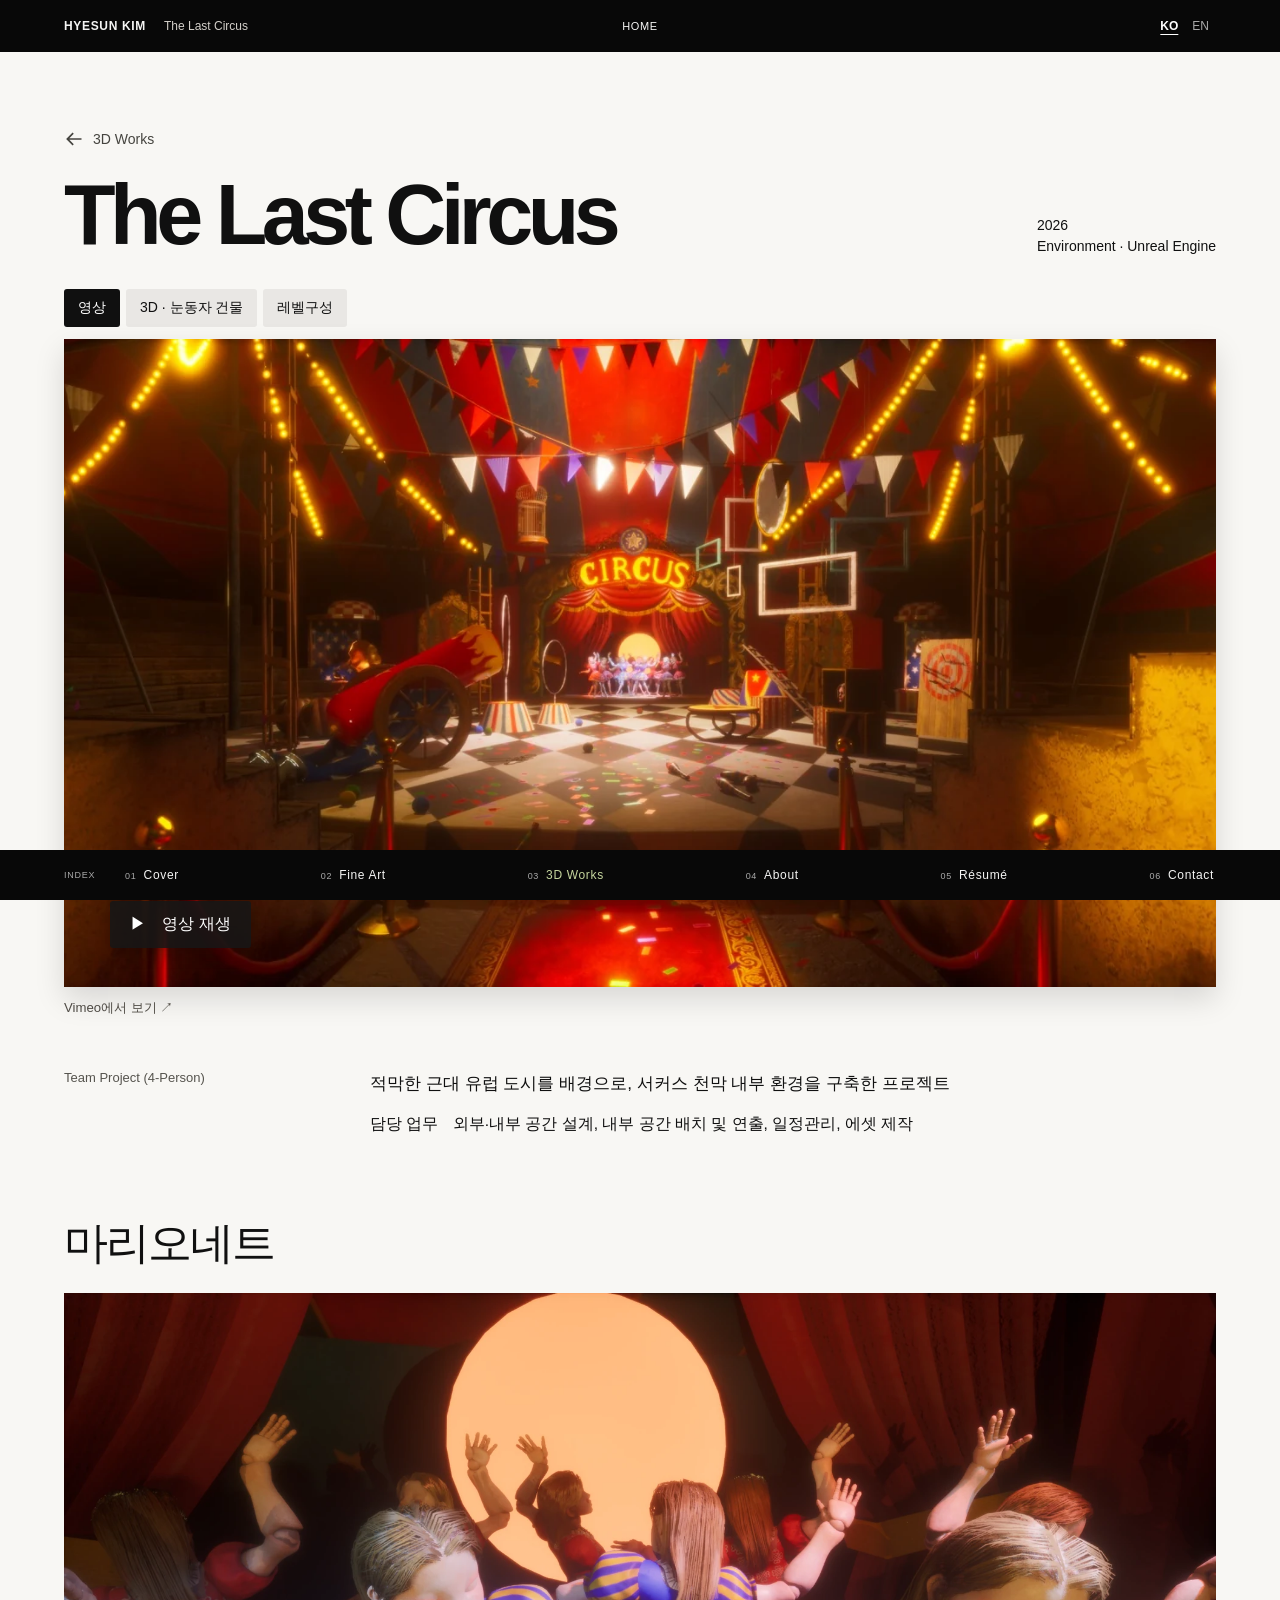
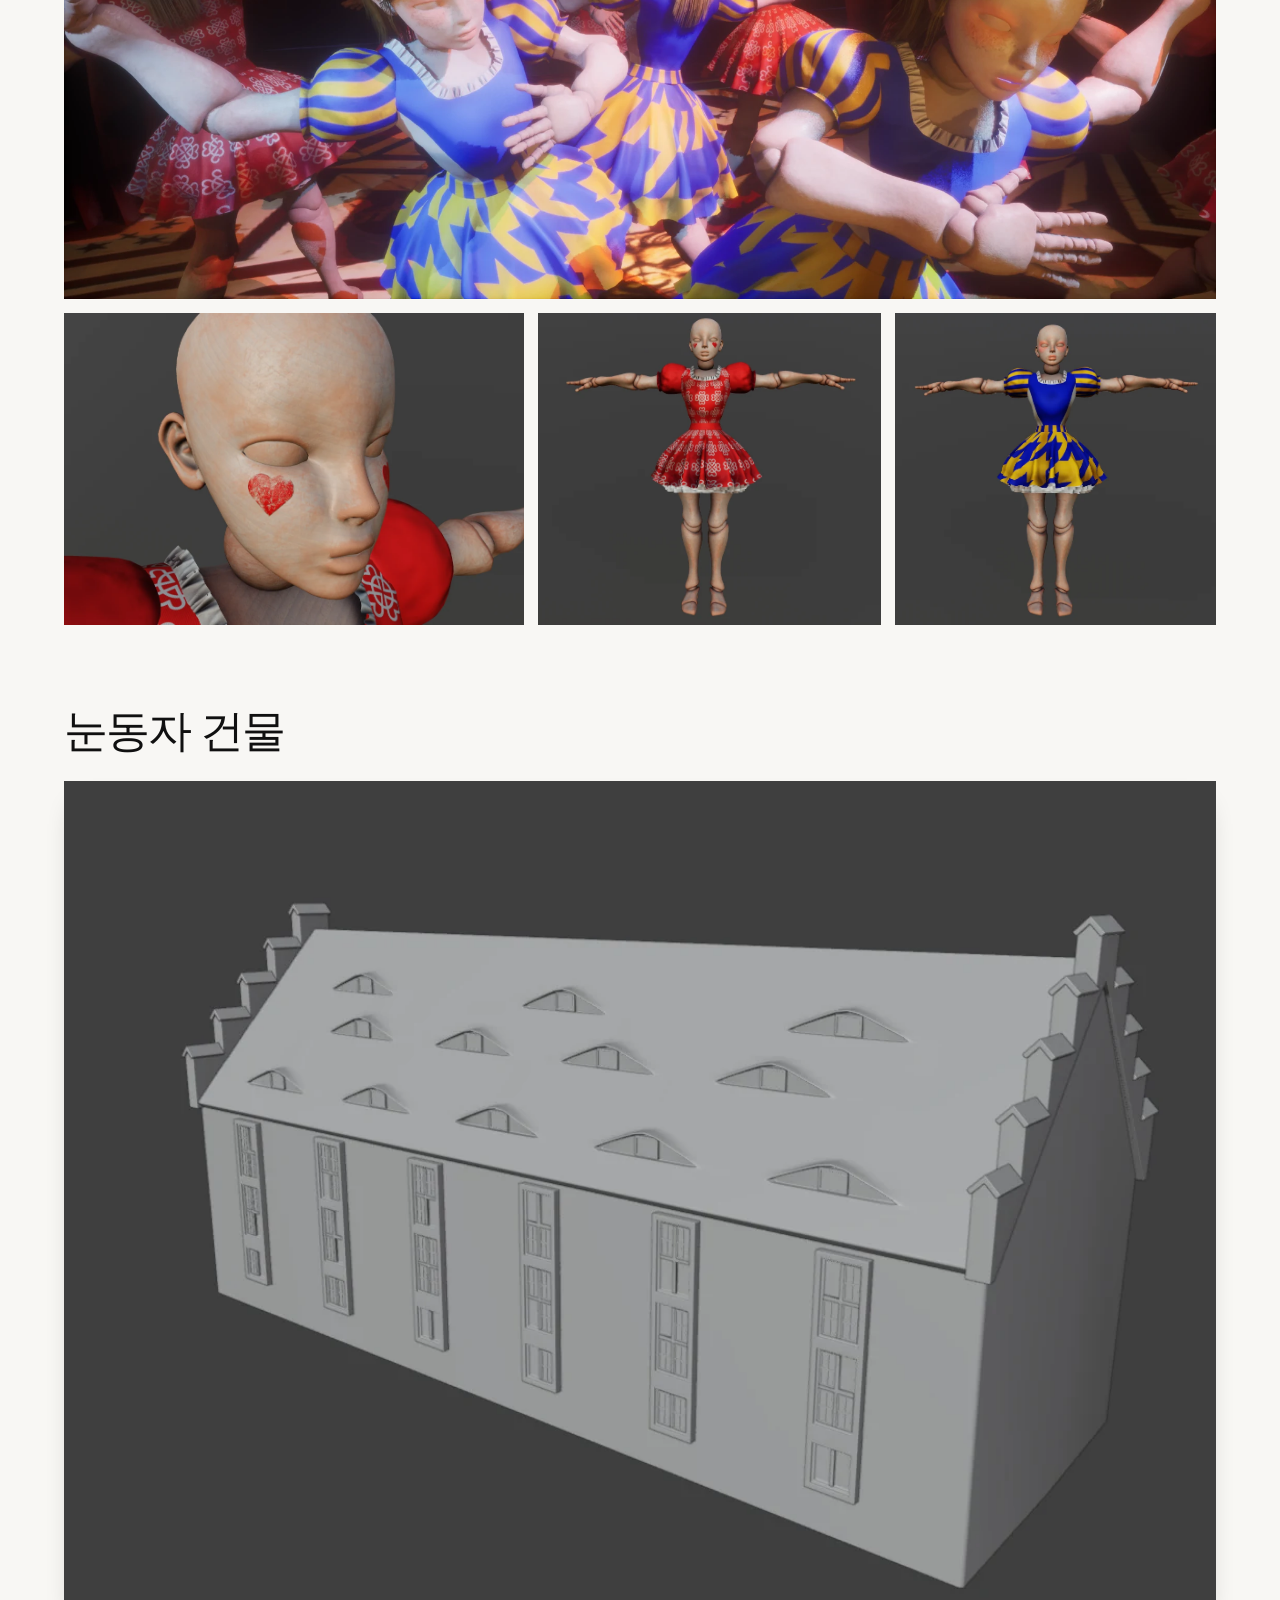
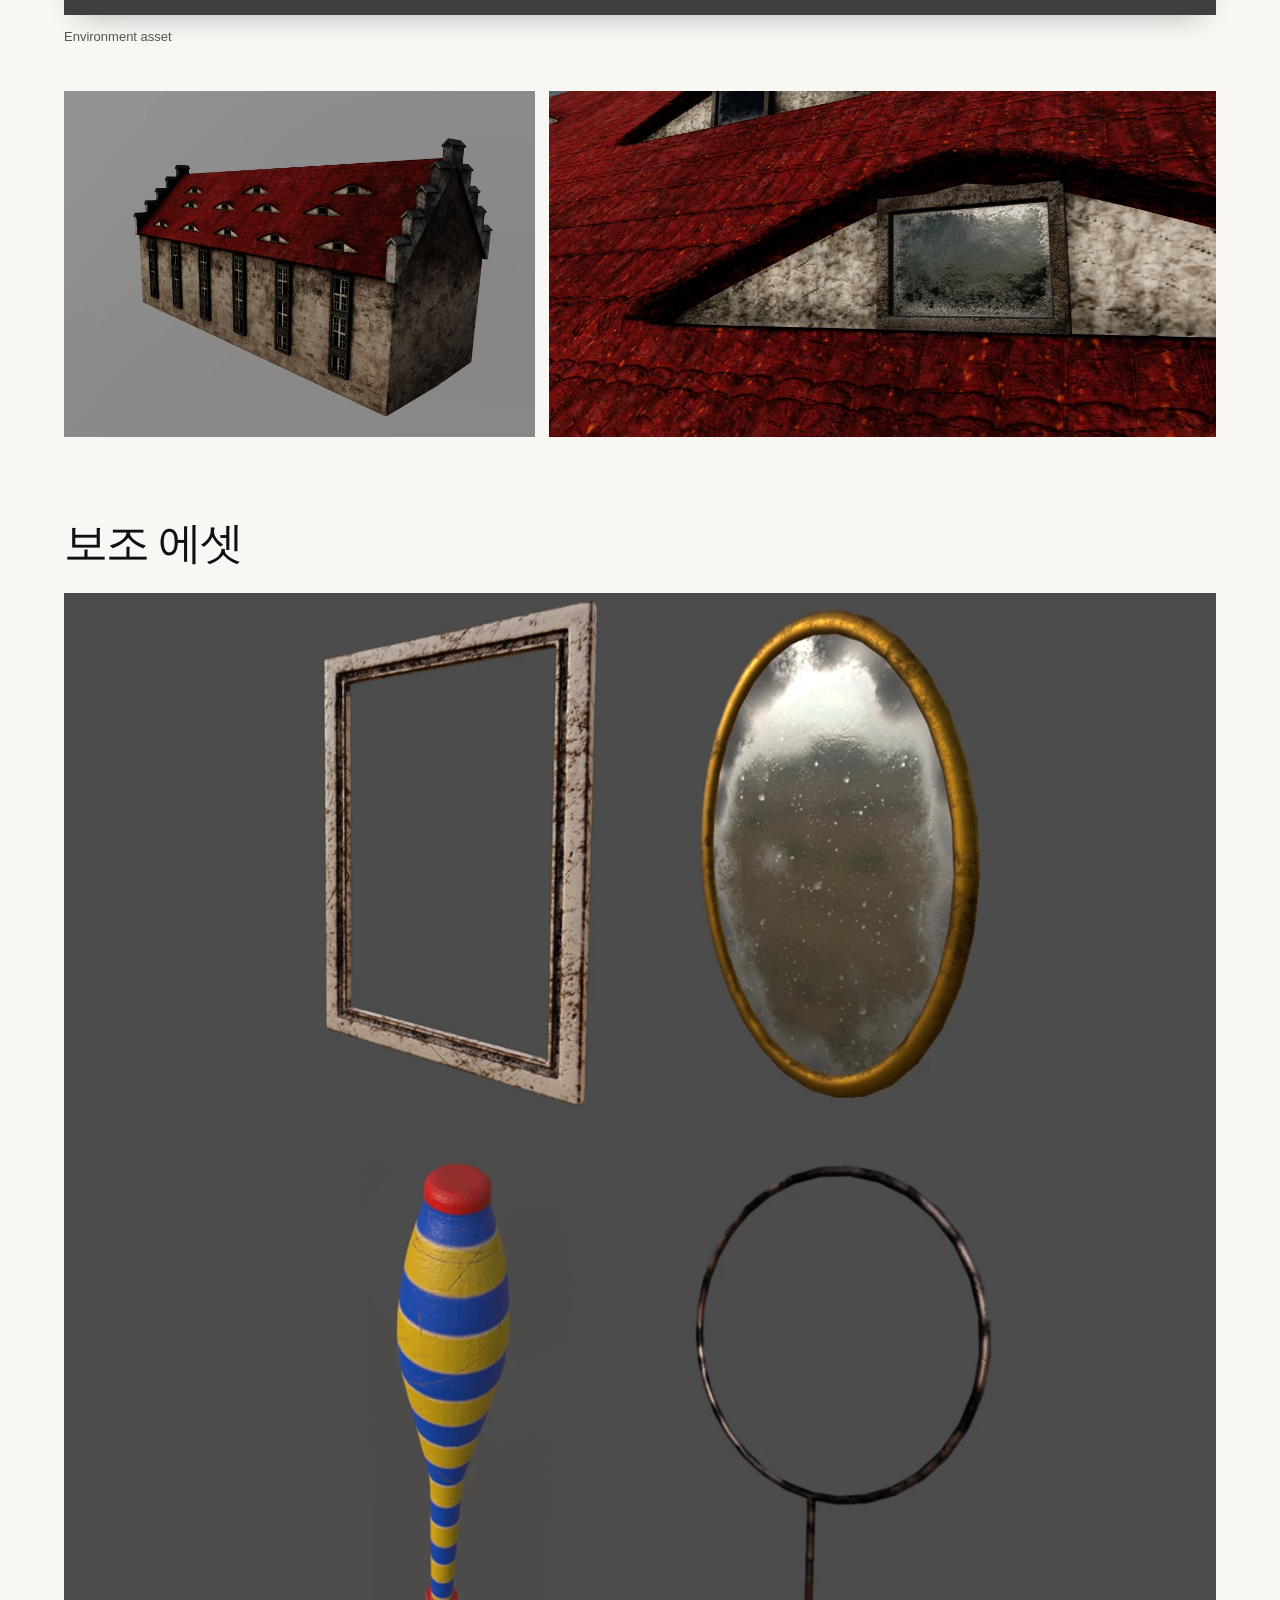
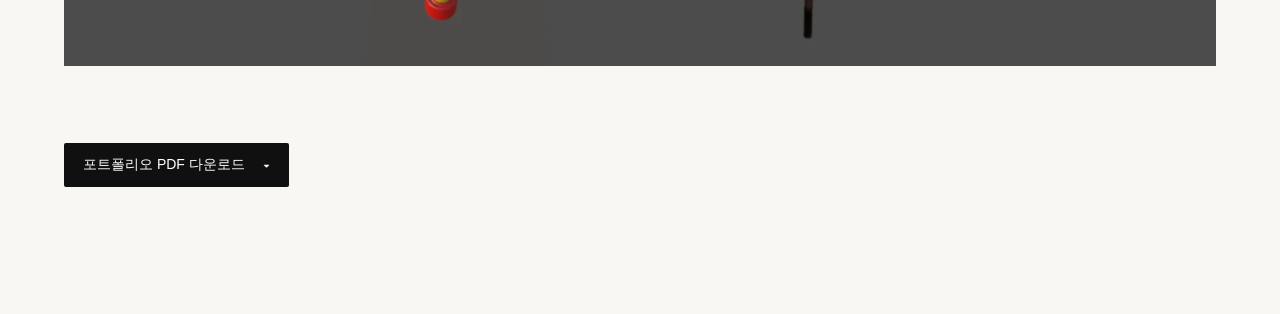
==== commit c7b60c62: "Add files via upload" ====
--- a/circus.html
+++ b/circus.html
@@ -1,5 +1,5 @@
 <!doctype html>
-<html lang="ko" data-lang="ko"><head><meta charset="utf-8"><meta name="viewport" content="width=device-width,initial-scale=1"><meta name="theme-color" content="#101010"><title>The Last Circus · Hyesun Kim</title><link rel="stylesheet" href="style.css"><script src="site.js" defer></script><link rel="stylesheet" href="studies.css"><script defer src="assets/scene-circus.js"></script><script defer src="assets/studio-light.js"></script><script defer src="viewer.js"></script><script defer src="media.js"></script></head>
+<html lang="ko" data-lang="ko"><head><meta charset="utf-8"><meta name="viewport" content="width=device-width,initial-scale=1"><meta name="theme-color" content="#101010"><title>The Last Circus · Hyesun Kim</title><link rel="stylesheet" href="style.css"><script src="site.js" defer></script><link rel="stylesheet" href="studies.css"><script defer src="slides.js"></script><script defer src="assets/scene-circus.js"></script><script defer src="assets/studio-light.js"></script><script defer src="viewer.js"></script><script defer src="media.js"></script></head>
 <body class="page-three"><svg aria-hidden="true" width="0" height="0" style="position:absolute" xmlns="http://www.w3.org/2000/svg">
   <symbol id="gallery" viewBox="0 0 24 24">
     <path fill="currentColor" d="M3 4h8v8H3zm10 0h8v5h-8zm0 7h8v9h-8zM3 14h8v6H3z"/>
@@ -17,6 +17,6 @@
 </svg>
 <a class="skip" href="#main"><span class="ko" lang="ko">본문으로 이동</span><span class="en" lang="en">Skip to content</span></a>
 <header class="film top"><div class="identifier"><b>HYESUN KIM</b><span>The Last Circus</span></div><a class="home" href="index.html" aria-label="Home">HOME</a><div class="language" role="group" aria-label="Language"><button data-set-lang="ko" aria-pressed="true">KO</button><button data-set-lang="en" aria-pressed="false">EN</button></div></header>
-<main id="main"><section class="project"><a class="back" href="three.html"><svg class="icon" aria-hidden="true" viewBox="0 0 24 24"><use href="#previous"></use></svg> 3D Works</a><div class="project-head"><h1>The Last Circus</h1><p>2026<br>Environment · Unreal Engine</p></div><section class="project-media" data-project="circus"><div class="media-modes" role="group" aria-label="Media"><button type="button" data-mode="film" aria-controls="film-panel" aria-pressed="true"><span class="ko" lang="ko">영상</span><span class="en" lang="en">Film</span></button><button type="button" data-mode="model" aria-controls="model-panel" aria-pressed="false">3D · <span class="ko" lang="ko">눈동자 건물</span><span class="en" lang="en">Eye building</span></button><button type="button" data-mode="level" aria-controls="level-panel" aria-pressed="false"><span class="ko" lang="ko">레벨구성</span><span class="en" lang="en">Level design</span></button></div><div id="film-panel"><div class="film-slot" data-video="1233261302" data-title="The Last Circus"><button type="button" class="film-poster"><img src="assets/circus.webp" alt="The Last Circus"><span>▶　<span class="ko" lang="ko">영상 재생</span><span class="en" lang="en">Play film</span></span></button></div><a class="video-source" href="https://vimeo.com/1233261302" target="_blank" rel="noopener"><span class="ko" lang="ko">Vimeo에서 보기</span><span class="en" lang="en">View on Vimeo</span> ↗</a></div><div id="model-panel" hidden><div id="viewer-host"></div><p class="model-credit"><span class="ko" lang="ko">눈동자 건물</span><span class="en" lang="en">Eye building</span>　·　<span class="ko" lang="ko">외벽과 창, 눈 모티프의 형태 연구</span><span class="en" lang="en">Clay study of the facade, windows and eye motif</span></p></div><section id="level-panel" hidden><div class="level-choices" role="group" aria-label="Level design views"><button type="button" data-level-view aria-controls="level-route" aria-pressed="true"><span class="ko" lang="ko">전체 동선 설계</span><span class="en" lang="en">Overall route</span></button><button type="button" data-level-view aria-controls="level-interior" aria-pressed="false"><span class="ko" lang="ko">서커스 내부</span><span class="en" lang="en">Circus interior</span></button></div><section id="level-route" aria-labelledby="route-title"><h3 id="route-title"><span class="ko" lang="ko">전체 동선 설계</span><span class="en" lang="en">Overall route design</span></h3><div class="route-controls"><button type="button" data-route-step="-1" aria-controls="route-slides"><span class="ko" lang="ko">← 이전</span><span class="en" lang="en">← Previous</span></button><output aria-live="polite">1 / 8</output><button type="button" data-route-step="1" aria-controls="route-slides"><span class="ko" lang="ko">다음 →</span><span class="en" lang="en">Next →</span></button></div><div id="route-slides"><article class="route-stop"><img loading="lazy" width="1396" height="639" src="assets/circus-level-square.webp" alt="Small square environment"><h4><span class="ko" lang="ko">작은 광장</span><span class="en" lang="en">Small square</span></h4><dl><dt><span class="ko" lang="ko">장소 목적</span><span class="en" lang="en">Purpose</span></dt><dd><span class="ko" lang="ko">일상적인 공간에서 시작해 긴장을 풀어 준다.</span><span class="en" lang="en">The route opens in a familiar square where the viewer can relax.</span></dd><dt><span class="ko" lang="ko">동선 유도</span><span class="en" lang="en">Wayfinding</span></dt><dd><span class="ko" lang="ko">사방이 막힌 광장에서 하늘은 보이게 하고, 유일한 출구에 조명을 두어 발길을 이끈다.</span><span class="en" lang="en">The sky is visible above the enclosed square. A light marks the only way out.</span></dd><dt><span class="ko" lang="ko">연출 목적</span><span class="en" lang="en">Staging</span></dt><dd><span class="ko" lang="ko">다음 공간과 대비되도록 어둡고 좁게 설계했다.</span><span class="en" lang="en">The square is dark and narrow in preparation for the open space ahead.</span></dd></dl></article><article class="route-stop" hidden><img loading="lazy" width="1411" height="637" src="assets/circus-level-bridge.webp" alt="Bridge environment"><h4><span class="ko" lang="ko">다리</span><span class="en" lang="en">Bridge</span></h4><dl><dt><span class="ko" lang="ko">장소 목적</span><span class="en" lang="en">Purpose</span></dt><dd><span class="ko" lang="ko">탁 트인 하늘과 넓은 공간이 탐험하고 싶은 마음을 일으킨다.</span><span class="en" lang="en">Open sky and a broad view invite exploration.</span></dd><dt><span class="ko" lang="ko">동선 유도</span><span class="en" lang="en">Wayfinding</span></dt><dd><span class="ko" lang="ko">다리가 다음 공간으로 넘어가는 지점과 이동 경로를 보여 준다.</span><span class="en" lang="en">The bridge shows where the setting changes and how to cross into it.</span></dd><dt><span class="ko" lang="ko">연출 목적</span><span class="en" lang="en">Staging</span></dt><dd><span class="ko" lang="ko">어둡고 막혀 있던 광장을 지나며 시야가 한 번에 열린다.</span><span class="en" lang="en">Leaving the enclosed square reveals the open view all at once.</span></dd></dl></article><article class="route-stop" hidden><img loading="lazy" width="1398" height="648" src="assets/circus-level-alley.webp" alt="Alley environment"><h4><span class="ko" lang="ko">골목</span><span class="en" lang="en">Alley</span></h4><dl><dt><span class="ko" lang="ko">장소 목적</span><span class="en" lang="en">Purpose</span></dt><dd><span class="ko" lang="ko">높은 곳에 무엇이 있을지 기대하며 올라가게 한다.</span><span class="en" lang="en">The higher ground gives the viewer somewhere to aim for.</span></dd><dt><span class="ko" lang="ko">동선 유도</span><span class="en" lang="en">Wayfinding</span></dt><dd><span class="ko" lang="ko">오르막 양옆을 건물로 둘러싸 복도처럼 길을 잡았다.</span><span class="en" lang="en">Buildings on either side of the slope form a corridor leading uphill.</span></dd><dt><span class="ko" lang="ko">연출 목적</span><span class="en" lang="en">Staging</span></dt><dd><span class="ko" lang="ko">건물로 시야를 가려 답답함과 긴장감을 만든다.</span><span class="en" lang="en">The buildings block the view, making the climb feel confined and tense.</span></dd></dl></article><article class="route-stop" hidden><img loading="lazy" width="1417" height="621" src="assets/circus-level-market.webp" alt="Church and market environment"><h4><span class="ko" lang="ko">교회 및 시장</span><span class="en" lang="en">Church and market</span></h4><dl><dt><span class="ko" lang="ko">장소 목적</span><span class="en" lang="en">Purpose</span></dt><dd><span class="ko" lang="ko">왕래가 많아야 할 장소의 적막함으로 위화감을 준다.</span><span class="en" lang="en">The silence feels out of place in what should be a busy market.</span></dd><dt><span class="ko" lang="ko">동선 유도</span><span class="en" lang="en">Wayfinding</span></dt><dd><span class="ko" lang="ko">크고 중간 크기의 오브젝트를 배치해 정해진 경로로 이끈다.</span><span class="en" lang="en">Large and medium-sized objects guide the viewer along the route.</span></dd><dt><span class="ko" lang="ko">연출 목적</span><span class="en" lang="en">Staging</span></dt><dd><span class="ko" lang="ko">경사로가 끝나는 곳에 큰 교회를 세워 분기점을 알리고, 시장에는 낮은 건물을 놓아 골목과 대비시켰다.</span><span class="en" lang="en">A large church marks a junction at the top of the slope. Low market buildings contrast with the alley.</span></dd></dl></article><article class="route-stop" hidden><img loading="lazy" width="1413" height="641" src="assets/circus-level-path.webp" alt="Side passage environment"><h4><span class="ko" lang="ko">샛길</span><span class="en" lang="en">Side passage</span></h4><dl><dt><span class="ko" lang="ko">장소 목적</span><span class="en" lang="en">Purpose</span></dt><dd><span class="ko" lang="ko">이전 구간과 다른 색감으로 호기심과 기대를 높인다.</span><span class="en" lang="en">A change in colour builds curiosity about what lies ahead.</span></dd><dt><span class="ko" lang="ko">동선 유도</span><span class="en" lang="en">Wayfinding</span></dt><dd><span class="ko" lang="ko">조명과 바닥의 포스터로 방향을 알려 준다.</span><span class="en" lang="en">Lights and posters on the ground point the way.</span></dd><dt><span class="ko" lang="ko">연출 목적</span><span class="en" lang="en">Staging</span></dt><dd><span class="ko" lang="ko">목적지의 일부만 보이게 해 더 가까이 다가가도록 했다.</span><span class="en" lang="en">Only part of the destination is visible, drawing the viewer closer.</span></dd></dl></article><article class="route-stop" hidden><img loading="lazy" width="2055" height="1079" src="assets/circus-level-tent.webp" alt="Circus interior environment"><h4><span class="ko" lang="ko">서커스 내부</span><span class="en" lang="en">Circus interior</span></h4><dl><dt><span class="ko" lang="ko">장소 목적</span><span class="en" lang="en">Purpose</span></dt><dd><span class="ko" lang="ko">레벨의 중심 공간에 들어서는 순간 강한 인상을 준다.</span><span class="en" lang="en">Entering the main space is the visual high point of the route.</span></dd><dt><span class="ko" lang="ko">동선 유도</span><span class="en" lang="en">Wayfinding</span></dt><dd><span class="ko" lang="ko">간판과 천막 안쪽의 빛이 입구로 이끌고, 정면을 향해 놓인 오브젝트가 길을 이어 준다.</span><span class="en" lang="en">The lit sign and light from inside draw the viewer in. Objects facing forward carry the route onward.</span></dd><dt><span class="ko" lang="ko">연출 목적</span><span class="en" lang="en">Staging</span></dt><dd><span class="ko" lang="ko">색감과 조명을 바꿔 천막 안팎의 차이를 강조했다.</span><span class="en" lang="en">A shift in colour and lighting sets the tent apart from the exterior.</span></dd></dl></article><article class="route-stop" hidden><img loading="lazy" width="1422" height="646" src="assets/circus-level-eye-building.webp" alt="Eye building environment"><h4><span class="ko" lang="ko">눈동자 건물</span><span class="en" lang="en">Eye building</span></h4><dl><dt><span class="ko" lang="ko">장소 목적</span><span class="en" lang="en">Purpose</span></dt><dd><span class="ko" lang="ko">긴장감과 두려움을 높인다.</span><span class="en" lang="en">This part of the route heightens tension and fear.</span></dd><dt><span class="ko" lang="ko">동선 유도</span><span class="en" lang="en">Wayfinding</span></dt><dd><span class="ko" lang="ko">시선을 받는 듯한 불편함이 걸음을 재촉한다. 그림자의 방향과 숲길이 다음 구간을 가리킨다.</span><span class="en" lang="en">The feeling of being watched urges the viewer onward. Shadows and a forest path guide the way.</span></dd><dt><span class="ko" lang="ko">연출 목적</span><span class="en" lang="en">Staging</span></dt><dd><span class="ko" lang="ko">천막 정면에 건물을 배치해 서커스 내부와 대비시키고, 생물이 쳐다보는 듯한 불쾌감을 연출했다.</span><span class="en" lang="en">The building faces the tent. Its watchful eye makes the space feel alive and unsettling after the circus interior.</span></dd></dl></article><article class="route-stop" hidden><img loading="lazy" width="2200" height="983" src="assets/circus-level-horse.webp" alt="Horse in the forest environment"><h4><span class="ko" lang="ko">숲속의 말</span><span class="en" lang="en">Horse in the forest</span></h4><dl><dt><span class="ko" lang="ko">장소 목적</span><span class="en" lang="en">Purpose</span></dt><dd><span class="ko" lang="ko">레벨 가장 깊숙한 곳에 이야기의 마지막 장면을 둔다.</span><span class="en" lang="en">The final scene lies at the farthest point of the level.</span></dd><dt><span class="ko" lang="ko">동선 유도</span><span class="en" lang="en">Wayfinding</span></dt><dd><span class="ko" lang="ko">조명과 숲길로 동선을 잡고, 길에서 말이 보이는 지점을 두어 목적지를 보여 준다.</span><span class="en" lang="en">Lighting and the forest path guide movement. A glimpse of the horse reveals the destination.</span></dd><dt><span class="ko" lang="ko">연출 목적</span><span class="en" lang="en">Staging</span></dt><dd><span class="ko" lang="ko">굽은 길에 변화를 주고, 어두운 숲에는 흰 말을 배치했다. 레벨에서 유일한 생명체인 말은 이질감을 주며 복선을 남긴다.</span><span class="en" lang="en">Bends vary the walk. A white horse stands out in the dark forest. As the only living creature in the level, it feels out of place and hints at the story to come.</span></dd></dl></article></div></section><section id="level-interior" aria-labelledby="interior-title" hidden><h3 id="interior-title"><span class="ko" lang="ko">서커스 내부 배치 및 연출</span><span class="en" lang="en">Layout and staging inside the circus</span></h3><img loading="lazy" width="2200" height="1001" src="assets/circus-level-interior-entry.webp" alt="View into the circus tent from the entrance"><div class="interior-study"><dl><dt><span class="ko" lang="ko">시선 유도</span><span class="en" lang="en">Guiding the eye</span></dt><dd><span class="ko" lang="ko">오브젝트의 선이 중앙 무대를 향하도록 배치해 시선이 자연스럽게 무대에 모이게 했다.</span><span class="en" lang="en">Lines formed by the props draw the eye toward the central stage.</span></dd><dt><span class="ko" lang="ko">구도</span><span class="en" lang="en">Composition</span></dt><dd><span class="ko" lang="ko">무대를 중심에 두고 오브젝트를 X자 구도로 배치했다.</span><span class="en" lang="en">The objects form an X-shaped composition centred on the stage.</span></dd><dt><span class="ko" lang="ko">밀도와 다양성</span><span class="en" lang="en">Density and variety</span></dt><dd><span class="ko" lang="ko">무대를 가리지 않는 범위에서 빈 곳을 채웠다. 가느다란 선을 만드는 소품과 넓은 면을 가진 소품을 섞어 배치했다.</span><span class="en" lang="en">Props fill the space while preserving sightlines to the stage. Slender outlines alternate with broader surfaces.</span></dd><dt><span class="ko" lang="ko">조명</span><span class="en" lang="en">Lighting</span></dt><dd><span class="ko" lang="ko">따뜻한 조명으로 공간을 채우고, 감쇠 반경을 넓혀 빛이 은은하게 퍼지도록 했다.</span><span class="en" lang="en">Warm lighting fills the tent. A wider attenuation radius lets the light spread softly.</span></dd></dl><img loading="lazy" width="2200" height="1001" src="assets/circus-level-interior-stage.webp" alt="Lighting and props around the central circus stage"></div></section></section></section>
+<main id="main"><section class="project"><a class="back" href="three.html"><svg class="icon" aria-hidden="true" viewBox="0 0 24 24"><use href="#previous"></use></svg> 3D Works</a><div class="project-head"><h1>The Last Circus</h1><p>2026<br>Environment · Unreal Engine</p></div><section class="project-media" data-project="circus"><div class="media-modes" role="group" aria-label="Media"><button type="button" data-mode="film" aria-controls="film-panel" aria-pressed="true"><span class="ko" lang="ko">영상</span><span class="en" lang="en">Film</span></button><button type="button" data-mode="model" aria-controls="model-panel" aria-pressed="false">3D · <span class="ko" lang="ko">눈동자 건물</span><span class="en" lang="en">Eye building</span></button><button type="button" data-mode="level" aria-controls="level-panel" aria-pressed="false"><span class="ko" lang="ko">레벨구성</span><span class="en" lang="en">Level design</span></button></div><div id="film-panel"><div class="film-slot" data-video="1233261302" data-title="The Last Circus"><button type="button" class="film-poster"><img src="assets/circus.webp" alt="The Last Circus"><span>▶　<span class="ko" lang="ko">영상 재생</span><span class="en" lang="en">Play film</span></span></button></div><a class="video-source" href="https://vimeo.com/1233261302" target="_blank" rel="noopener"><span class="ko" lang="ko">Vimeo에서 보기</span><span class="en" lang="en">View on Vimeo</span> ↗</a></div><div id="model-panel" hidden><div id="viewer-host"></div><p class="model-credit"><span class="ko" lang="ko">눈동자 건물</span><span class="en" lang="en">Eye building</span>　·　<span class="ko" lang="ko">외벽과 창, 눈 모티프의 형태 연구</span><span class="en" lang="en">Clay study of the facade, windows and eye motif</span></p></div><section id="level-panel" hidden><div class="level-choices" role="group" aria-label="Level design views"><button type="button" data-level-view aria-controls="level-route" aria-pressed="true"><span class="ko" lang="ko">전체 동선 설계</span><span class="en" lang="en">Overall route</span></button><button type="button" data-level-view aria-controls="level-interior" aria-pressed="false"><span class="ko" lang="ko">서커스 내부</span><span class="en" lang="en">Circus interior</span></button></div><section id="level-route" aria-labelledby="route-title"><h3 id="route-title"><span class="ko" lang="ko">전체 동선 설계</span><span class="en" lang="en">Overall route design</span></h3><div id="route-slides" data-slideshow><article class="route-stop" data-slide><img class="slide-picture" loading="lazy" width="1396" height="639" src="assets/circus-level-square.webp" alt="Small square environment"><div class="slide-caption"><h4><span class="ko" lang="ko">작은 광장</span><span class="en" lang="en">Small square</span></h4><dl><dt><span class="ko" lang="ko">장소 목적</span><span class="en" lang="en">Purpose</span></dt><dd><span class="ko" lang="ko">일상적인 공간에서 시작해 긴장을 풀어 준다.</span><span class="en" lang="en">The route opens in a familiar square where the viewer can relax.</span></dd><dt><span class="ko" lang="ko">동선 유도</span><span class="en" lang="en">Wayfinding</span></dt><dd><span class="ko" lang="ko">사방이 막힌 광장에서 하늘은 보이게 하고, 유일한 출구에 조명을 두어 발길을 이끈다.</span><span class="en" lang="en">The sky is visible above the enclosed square. A light marks the only way out.</span></dd><dt><span class="ko" lang="ko">연출 목적</span><span class="en" lang="en">Staging</span></dt><dd><span class="ko" lang="ko">다음 공간과 대비되도록 어둡고 좁게 설계했다.</span><span class="en" lang="en">The square is dark and narrow in preparation for the open space ahead.</span></dd></dl></div></article><article class="route-stop" data-slide hidden><img class="slide-picture" loading="lazy" width="1411" height="637" src="assets/circus-level-bridge.webp" alt="Bridge environment"><div class="slide-caption"><h4><span class="ko" lang="ko">다리</span><span class="en" lang="en">Bridge</span></h4><dl><dt><span class="ko" lang="ko">장소 목적</span><span class="en" lang="en">Purpose</span></dt><dd><span class="ko" lang="ko">탁 트인 하늘과 넓은 공간이 탐험하고 싶은 마음을 일으킨다.</span><span class="en" lang="en">Open sky and a broad view invite exploration.</span></dd><dt><span class="ko" lang="ko">동선 유도</span><span class="en" lang="en">Wayfinding</span></dt><dd><span class="ko" lang="ko">다리가 다음 공간으로 넘어가는 지점과 이동 경로를 보여 준다.</span><span class="en" lang="en">The bridge shows where the setting changes and how to cross into it.</span></dd><dt><span class="ko" lang="ko">연출 목적</span><span class="en" lang="en">Staging</span></dt><dd><span class="ko" lang="ko">어둡고 막혀 있던 광장을 지나며 시야가 한 번에 열린다.</span><span class="en" lang="en">Leaving the enclosed square reveals the open view all at once.</span></dd></dl></div></article><article class="route-stop" data-slide hidden><img class="slide-picture" loading="lazy" width="1398" height="648" src="assets/circus-level-alley.webp" alt="Alley environment"><div class="slide-caption"><h4><span class="ko" lang="ko">골목</span><span class="en" lang="en">Alley</span></h4><dl><dt><span class="ko" lang="ko">장소 목적</span><span class="en" lang="en">Purpose</span></dt><dd><span class="ko" lang="ko">높은 곳에 무엇이 있을지 기대하며 올라가게 한다.</span><span class="en" lang="en">The higher ground gives the viewer somewhere to aim for.</span></dd><dt><span class="ko" lang="ko">동선 유도</span><span class="en" lang="en">Wayfinding</span></dt><dd><span class="ko" lang="ko">오르막 양옆을 건물로 둘러싸 복도처럼 길을 잡았다.</span><span class="en" lang="en">Buildings on either side of the slope form a corridor leading uphill.</span></dd><dt><span class="ko" lang="ko">연출 목적</span><span class="en" lang="en">Staging</span></dt><dd><span class="ko" lang="ko">건물로 시야를 가려 답답함과 긴장감을 만든다.</span><span class="en" lang="en">The buildings block the view, making the climb feel confined and tense.</span></dd></dl></div></article><article class="route-stop" data-slide hidden><img class="slide-picture" loading="lazy" width="1417" height="621" src="assets/circus-level-market.webp" alt="Church and market environment"><div class="slide-caption"><h4><span class="ko" lang="ko">교회 및 시장</span><span class="en" lang="en">Church and market</span></h4><dl><dt><span class="ko" lang="ko">장소 목적</span><span class="en" lang="en">Purpose</span></dt><dd><span class="ko" lang="ko">왕래가 많아야 할 장소의 적막함으로 위화감을 준다.</span><span class="en" lang="en">The silence feels out of place in what should be a busy market.</span></dd><dt><span class="ko" lang="ko">동선 유도</span><span class="en" lang="en">Wayfinding</span></dt><dd><span class="ko" lang="ko">크고 중간 크기의 오브젝트를 배치해 정해진 경로로 이끈다.</span><span class="en" lang="en">Large and medium-sized objects guide the viewer along the route.</span></dd><dt><span class="ko" lang="ko">연출 목적</span><span class="en" lang="en">Staging</span></dt><dd><span class="ko" lang="ko">경사로가 끝나는 곳에 큰 교회를 세워 분기점을 알리고, 시장에는 낮은 건물을 놓아 골목과 대비시켰다.</span><span class="en" lang="en">A large church marks a junction at the top of the slope. Low market buildings contrast with the alley.</span></dd></dl></div></article><article class="route-stop" data-slide hidden><img class="slide-picture" loading="lazy" width="1413" height="641" src="assets/circus-level-path.webp" alt="Side passage environment"><div class="slide-caption"><h4><span class="ko" lang="ko">샛길</span><span class="en" lang="en">Side passage</span></h4><dl><dt><span class="ko" lang="ko">장소 목적</span><span class="en" lang="en">Purpose</span></dt><dd><span class="ko" lang="ko">이전 구간과 다른 색감으로 호기심과 기대를 높인다.</span><span class="en" lang="en">A change in colour builds curiosity about what lies ahead.</span></dd><dt><span class="ko" lang="ko">동선 유도</span><span class="en" lang="en">Wayfinding</span></dt><dd><span class="ko" lang="ko">조명과 바닥의 포스터로 방향을 알려 준다.</span><span class="en" lang="en">Lights and posters on the ground point the way.</span></dd><dt><span class="ko" lang="ko">연출 목적</span><span class="en" lang="en">Staging</span></dt><dd><span class="ko" lang="ko">목적지의 일부만 보이게 해 더 가까이 다가가도록 했다.</span><span class="en" lang="en">Only part of the destination is visible, drawing the viewer closer.</span></dd></dl></div></article><article class="route-stop" data-slide hidden><img class="slide-picture" loading="lazy" width="2055" height="1079" src="assets/circus-level-tent.webp" alt="Circus interior environment"><div class="slide-caption"><h4><span class="ko" lang="ko">서커스 내부</span><span class="en" lang="en">Circus interior</span></h4><dl><dt><span class="ko" lang="ko">장소 목적</span><span class="en" lang="en">Purpose</span></dt><dd><span class="ko" lang="ko">레벨의 중심 공간에 들어서는 순간 강한 인상을 준다.</span><span class="en" lang="en">Entering the main space is the visual high point of the route.</span></dd><dt><span class="ko" lang="ko">동선 유도</span><span class="en" lang="en">Wayfinding</span></dt><dd><span class="ko" lang="ko">간판과 천막 안쪽의 빛이 입구로 이끌고, 정면을 향해 놓인 오브젝트가 길을 이어 준다.</span><span class="en" lang="en">The lit sign and light from inside draw the viewer in. Objects facing forward carry the route onward.</span></dd><dt><span class="ko" lang="ko">연출 목적</span><span class="en" lang="en">Staging</span></dt><dd><span class="ko" lang="ko">색감과 조명을 바꿔 천막 안팎의 차이를 강조했다.</span><span class="en" lang="en">A shift in colour and lighting sets the tent apart from the exterior.</span></dd></dl></div></article><article class="route-stop" data-slide hidden><img class="slide-picture" loading="lazy" width="1422" height="646" src="assets/circus-level-eye-building.webp" alt="Eye building environment"><div class="slide-caption"><h4><span class="ko" lang="ko">눈동자 건물</span><span class="en" lang="en">Eye building</span></h4><dl><dt><span class="ko" lang="ko">장소 목적</span><span class="en" lang="en">Purpose</span></dt><dd><span class="ko" lang="ko">긴장감과 두려움을 높인다.</span><span class="en" lang="en">This part of the route heightens tension and fear.</span></dd><dt><span class="ko" lang="ko">동선 유도</span><span class="en" lang="en">Wayfinding</span></dt><dd><span class="ko" lang="ko">시선을 받는 듯한 불편함이 걸음을 재촉한다. 그림자의 방향과 숲길이 다음 구간을 가리킨다.</span><span class="en" lang="en">The feeling of being watched urges the viewer onward. Shadows and a forest path guide the way.</span></dd><dt><span class="ko" lang="ko">연출 목적</span><span class="en" lang="en">Staging</span></dt><dd><span class="ko" lang="ko">천막 정면에 건물을 배치해 서커스 내부와 대비시키고, 생물이 쳐다보는 듯한 불쾌감을 연출했다.</span><span class="en" lang="en">The building faces the tent. Its watchful eye makes the space feel alive and unsettling after the circus interior.</span></dd></dl></div></article><article class="route-stop" data-slide hidden><img class="slide-picture" loading="lazy" width="2200" height="983" src="assets/circus-level-horse.webp" alt="Horse in the forest environment"><div class="slide-caption"><h4><span class="ko" lang="ko">숲속의 말</span><span class="en" lang="en">Horse in the forest</span></h4><dl><dt><span class="ko" lang="ko">장소 목적</span><span class="en" lang="en">Purpose</span></dt><dd><span class="ko" lang="ko">레벨 가장 깊숙한 곳에 이야기의 마지막 장면을 둔다.</span><span class="en" lang="en">The final scene lies at the farthest point of the level.</span></dd><dt><span class="ko" lang="ko">동선 유도</span><span class="en" lang="en">Wayfinding</span></dt><dd><span class="ko" lang="ko">조명과 숲길로 동선을 잡고, 길에서 말이 보이는 지점을 두어 목적지를 보여 준다.</span><span class="en" lang="en">Lighting and the forest path guide movement. A glimpse of the horse reveals the destination.</span></dd><dt><span class="ko" lang="ko">연출 목적</span><span class="en" lang="en">Staging</span></dt><dd><span class="ko" lang="ko">굽은 길에 변화를 주고, 어두운 숲에는 흰 말을 배치했다. 레벨에서 유일한 생명체인 말은 이질감을 주며 복선을 남긴다.</span><span class="en" lang="en">Bends vary the walk. A white horse stands out in the dark forest. As the only living creature in the level, it feels out of place and hints at the story to come.</span></dd></dl></div></article><div class="slide-controls" hidden><button type="button" data-slide-step="-1" disabled><span class="ko" lang="ko">이전</span><span class="en" lang="en">Previous</span></button><output aria-live="polite">01 / 08</output><button type="button" data-slide-step="1"><span class="ko" lang="ko">다음</span><span class="en" lang="en">Next</span></button></div></div></section><section id="level-interior" aria-labelledby="interior-title" hidden><h3 id="interior-title"><span class="ko" lang="ko">서커스 내부 배치 및 연출</span><span class="en" lang="en">Layout and staging inside the circus</span></h3><img loading="lazy" width="2200" height="1001" src="assets/circus-level-interior-entry.webp" alt="View into the circus tent from the entrance"><div class="interior-study"><dl><dt><span class="ko" lang="ko">시선 유도</span><span class="en" lang="en">Guiding the eye</span></dt><dd><span class="ko" lang="ko">오브젝트의 선이 중앙 무대를 향하도록 배치해 시선이 자연스럽게 무대에 모이게 했다.</span><span class="en" lang="en">Lines formed by the props draw the eye toward the central stage.</span></dd><dt><span class="ko" lang="ko">구도</span><span class="en" lang="en">Composition</span></dt><dd><span class="ko" lang="ko">무대를 중심에 두고 오브젝트를 X자 구도로 배치했다.</span><span class="en" lang="en">The objects form an X-shaped composition centred on the stage.</span></dd><dt><span class="ko" lang="ko">밀도와 다양성</span><span class="en" lang="en">Density and variety</span></dt><dd><span class="ko" lang="ko">무대를 가리지 않는 범위에서 빈 곳을 채웠다. 가느다란 선을 만드는 소품과 넓은 면을 가진 소품을 섞어 배치했다.</span><span class="en" lang="en">Props fill the space while preserving sightlines to the stage. Slender outlines alternate with broader surfaces.</span></dd><dt><span class="ko" lang="ko">조명</span><span class="en" lang="en">Lighting</span></dt><dd><span class="ko" lang="ko">따뜻한 조명으로 공간을 채우고, 감쇠 반경을 넓혀 빛이 은은하게 퍼지도록 했다.</span><span class="en" lang="en">Warm lighting fills the tent. A wider attenuation radius lets the light spread softly.</span></dd></dl><img loading="lazy" width="2200" height="1001" src="assets/circus-level-interior-stage.webp" alt="Lighting and props around the central circus stage"></div></section></section></section>
     <div class="project-copy hotel-credit"><p class="credit">Team Project (4-Person)</p><div><p><span class="ko" lang="ko">적막한 근대 유럽 도시를 배경으로, 서커스 천막 내부 환경을 구축한 프로젝트</span><span class="en" lang="en">A circus tent interior set in a quiet European city in the modern era.</span></p><p class="role-line"><b><span class="ko" lang="ko">담당 업무</span><span class="en" lang="en">Responsibilities</span></b> <span class="ko" lang="ko">외부·내부 공간 설계, 내부 공간 배치 및 연출, 일정관리, 에셋 제작</span><span class="en" lang="en">Exterior and interior space design, interior layout and staging, schedule management, and asset creation</span></p></div></div><section class="work-study"><h2><span class="ko" lang="ko">마리오네트</span><span class="en" lang="en">Marionette</span></h2><div class="study-row"><img loading="lazy" decoding="async" src="assets/project-studies/marionette-stage.webp" alt="Marionettes on stage" width="1900" height="998" style="--ratio:1.9038"></div><div class="study-row"><img loading="lazy" decoding="async" src="assets/project-studies/marionette-face.webp" alt="Painted marionette face" width="1009" height="686" style="--ratio:1.4708"><img loading="lazy" decoding="async" src="assets/project-studies/marionette-red.webp" alt="Red costume" width="771" height="702" style="--ratio:1.0983"><img loading="lazy" decoding="async" src="assets/project-studies/marionette-blue.webp" alt="Blue costume" width="731" height="713" style="--ratio:1.0252"></div></section><section class="work-study"><h2><span class="ko" lang="ko">눈동자 건물</span><span class="en" lang="en">Eye building</span></h2><figure><img loading="lazy" src="assets/circus-asset.webp" alt="Environment asset"><figcaption>Environment asset</figcaption></figure><div class="study-row"><img loading="lazy" decoding="async" src="assets/project-studies/eye-building.webp" alt="Textured eye building" width="918" height="676" style="--ratio:1.3580"><img loading="lazy" decoding="async" src="assets/project-studies/roof-eye.webp" alt="Eye motif on the roof" width="1150" height="597" style="--ratio:1.9263"></div></section><section class="work-study"><h2><span class="ko" lang="ko">보조 에셋</span><span class="en" lang="en">Supporting assets</span></h2><div class="study-row"><img loading="lazy" decoding="async" src="assets/project-studies/circus-props.webp" alt="Circus stage props" width="1342" height="1250" style="--ratio:1.0736"></div></section><details class="pdf-menu"><summary class="download"><span class="ko" lang="ko">포트폴리오 PDF 다운로드</span><span class="en" lang="en">Download portfolio PDF</span> ▾</summary><div class="pdf-options"><a href="downloads/KimHyesun_portfolio_Cinematic.pdf" download>Cinematic ↓</a><a href="downloads/KimHyesun_portfolio_Asset.pdf" download>Asset ↓</a></div></details></section></main>
 <footer class="film bottom"><span class="index-label">INDEX</span><nav aria-label="Site index"><a href="index.html"><small>01</small>Cover</a><a href="art.html"><small>02</small>Fine Art</a><a href="three.html" aria-current="page"><small>03</small>3D Works</a><a href="about.html"><small>04</small>About</a><a href="resume.html"><small>05</small>Résumé</a><a href="contact.html"><small>06</small>Contact</a></nav></footer></body></html>
--- a/style.css
+++ b/style.css
@@ -54,7 +54,7 @@
 .cover-name { flex: 1; display: grid; align-items: center; }
 .cover h1 { font-weight: 650; font-size: clamp(72px, min(20.2vw, 34vh), 360px); line-height: .79; letter-spacing: -.079em; }
 .cover h1 span { display: block; width: fit-content; animation: title-in .74s cubic-bezier(.18,.78,.25,1) backwards; }
-.cover h1 span + span { margin-left: .77em; animation-delay: .1s; }
+.cover h1 span + span { animation-delay: .1s; }
 .cover h1 i { font-style: normal; color: #b13739; }
 @keyframes title-in { from { opacity: 0; transform: translateY(.23em); } to { opacity: 1; transform: translateY(0); } }
 .cover-foot { display: flex; justify-content: space-between; align-items: end; gap: 22px; padding-top: 44px; }
@@ -197,3 +197,28 @@
 .dark .pdf-options a { color: var(--concrete); }
 
 .tool-name { white-space: nowrap; }
+
+/* Keep picture navigation directly below the active image in every project. */
+.image-sequence {
+  display: grid;
+  grid-template-columns: minmax(0, 1fr);
+  grid-template-areas: "picture" "controls" "caption";
+  grid-auto-rows: max-content;
+}
+.image-sequence [data-slide]:not(.slide-picture):not([hidden]) { display: contents; }
+.slide-picture { grid-area: picture; min-width: 0; }
+.slide-caption { grid-area: caption; min-width: 0; }
+.slide-controls {
+  grid-area: controls; display: flex; justify-self: center; align-items: center;
+  gap: clamp(8px, 2vw, 20px); padding: 12px 0;
+}
+.slide-controls button {
+  padding: 10px 14px; min-height: 44px;
+  background: #e9e7e4; border-radius: 3px; color: #171717;
+}
+.slide-controls button:disabled { opacity: .4; cursor: default; }
+.slide-controls output { font-variant-numeric: tabular-nums; font-size: 14px; white-space: nowrap; }
+@media (max-width: 700px) {
+  .slide-controls { gap: 6px; }
+  .slide-controls button { padding-inline: 7px; }
+}
--- a/studies.css
+++ b/studies.css
@@ -11,10 +11,6 @@
 .study-turnaround .study-row img {min-width:0;}
 .board-sheet {display:block;}
 .board-sheet img {width:100%;height:auto;}
-.board-controls {display:flex;align-items:center;justify-content:center;gap:20px;padding:12px 0;}
-.board-controls button {padding:10px 14px;background:#e9e7e4;border-radius:3px;color:#171717;}
-.board-controls button:disabled {opacity:.4;cursor:default;}
-.board-controls output {font-variant-numeric:tabular-nums;font-size:14px;}
 @media(max-width:560px){.study-row {flex-wrap:wrap;} .study-row img {min-width:24%;} .hotel-credit .role-line b {display:block;} }
 
 #level-panel { margin-block: 1.4rem 3rem; }
@@ -22,11 +18,21 @@
 .level-choices button { border-bottom: 2px solid transparent; padding: .65rem 0; line-height: 1.5; font-size: .95rem; }
 .level-choices button[aria-pressed="true"] { border-color: var(--black); font-weight: 650; }
 #level-panel h3 { font-size: clamp(1.5rem, 3vw, 2.75rem); margin: 1.6rem 0 1.1rem; font-weight: 550; }
-#level-route .route-controls { display: flex; align-items: center; justify-content: flex-end; gap: .75rem; margin: 0 0 .75rem; }
-.route-controls button { min-height: 44px; padding: .5rem .9rem; border: 1px solid var(--concrete); border-radius: 3px; }
-.route-controls button:hover { background: #e9e7e4; }
-.route-controls output { min-width: 4ch; text-align: center; font-variant-numeric: tabular-nums; }
-#level-route .route-stop img { aspect-ratio: 2.2; max-height: 68svh; object-fit: contain; background: var(--black); }
+#route-slides {
+  grid-template-columns: 50% minmax(0, 1fr);
+  grid-template-areas: "picture caption" "controls caption" ". caption";
+  grid-template-rows: max-content max-content 1fr;
+  column-gap: clamp(16px, 3vw, 48px);
+  align-content: start;
+}
+#level-route .route-stop img { width: 100%; aspect-ratio: 2.2; max-height: 34svh; object-fit: contain; background: var(--black); }
+#level-route .slide-caption { align-self: start; }
+@media (min-width: 701px) {
+  #route-slides .slide-controls { justify-self: end; }
+}
+@media (max-width: 700px) {
+  #route-slides { grid-template-columns: 25% 50% 25%; grid-template-areas: ". picture ." ". controls ." "caption caption caption"; column-gap: 0; }
+}
 #level-route dl { max-width: 65ch; }
 #level-panel img { width: 100%; height: auto; }
 .route-stop h4 { margin: .85rem 0 0; font-size: 1.25rem; }
